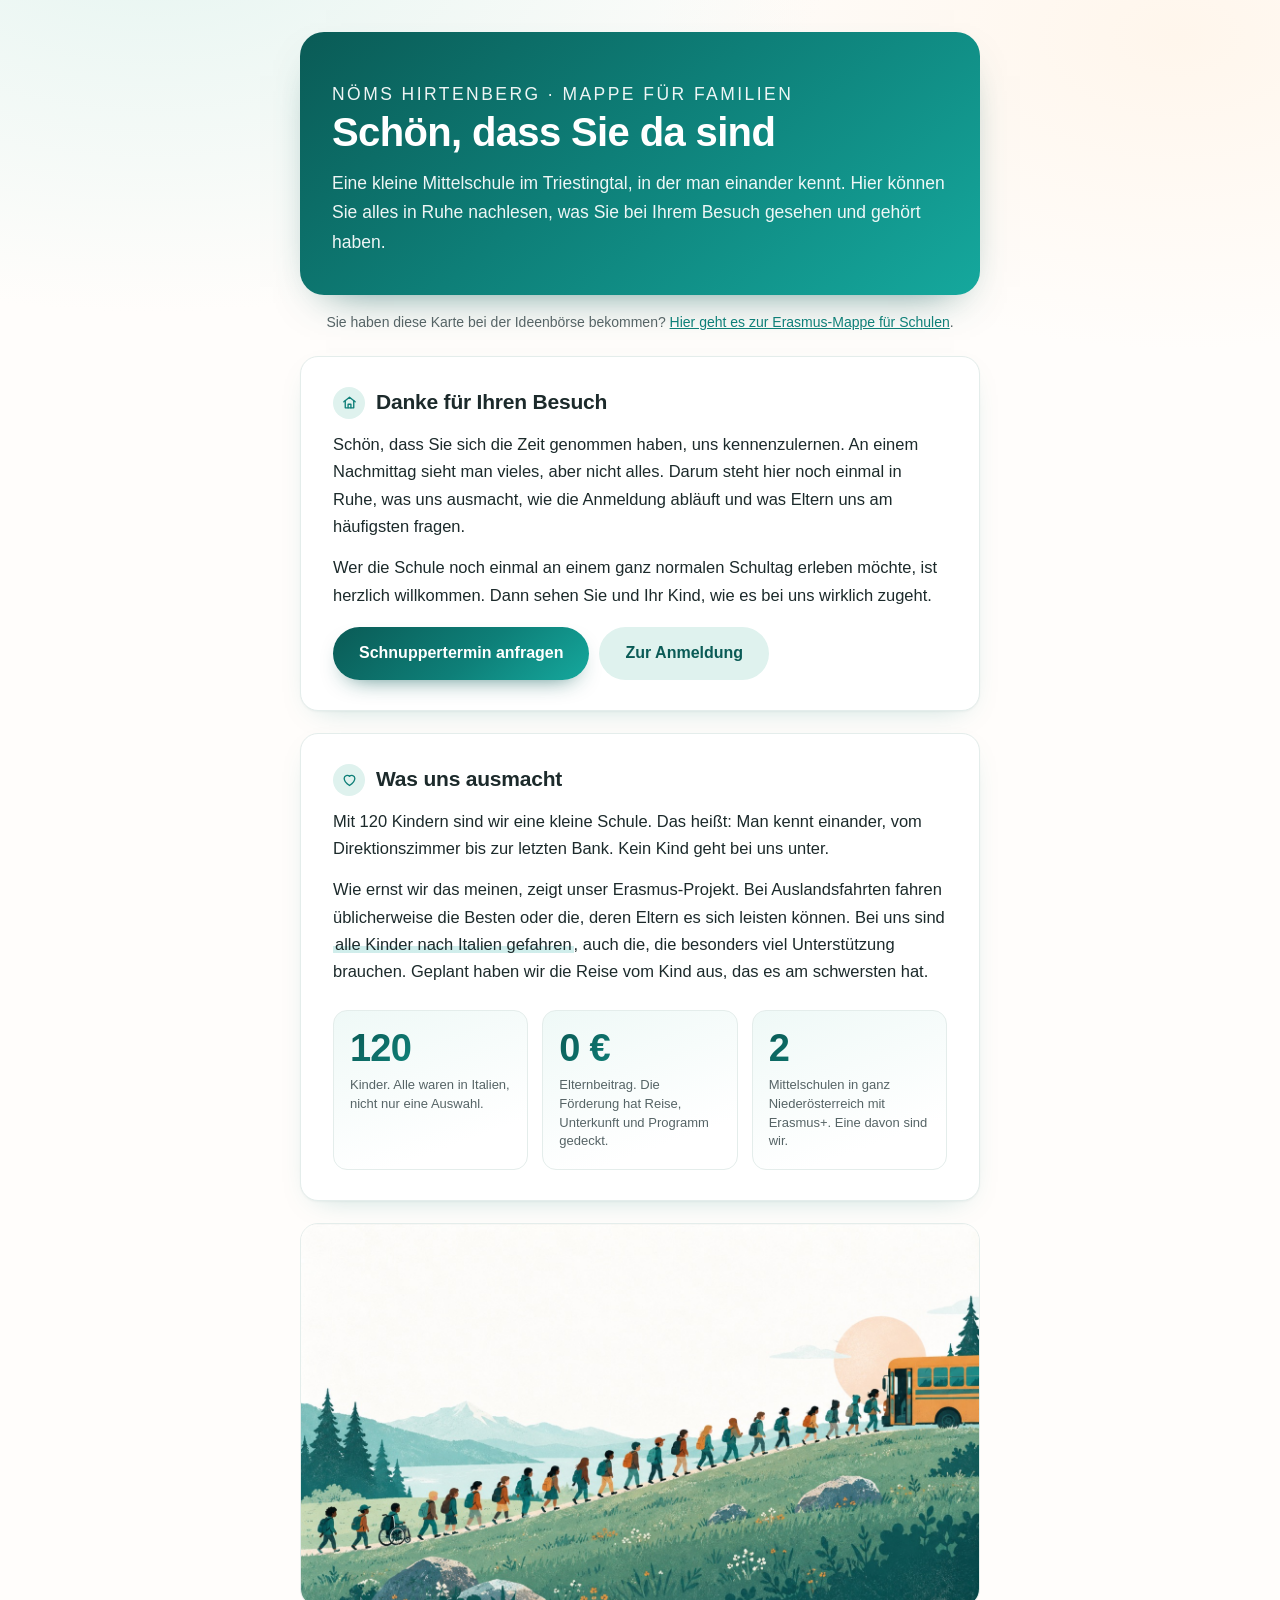
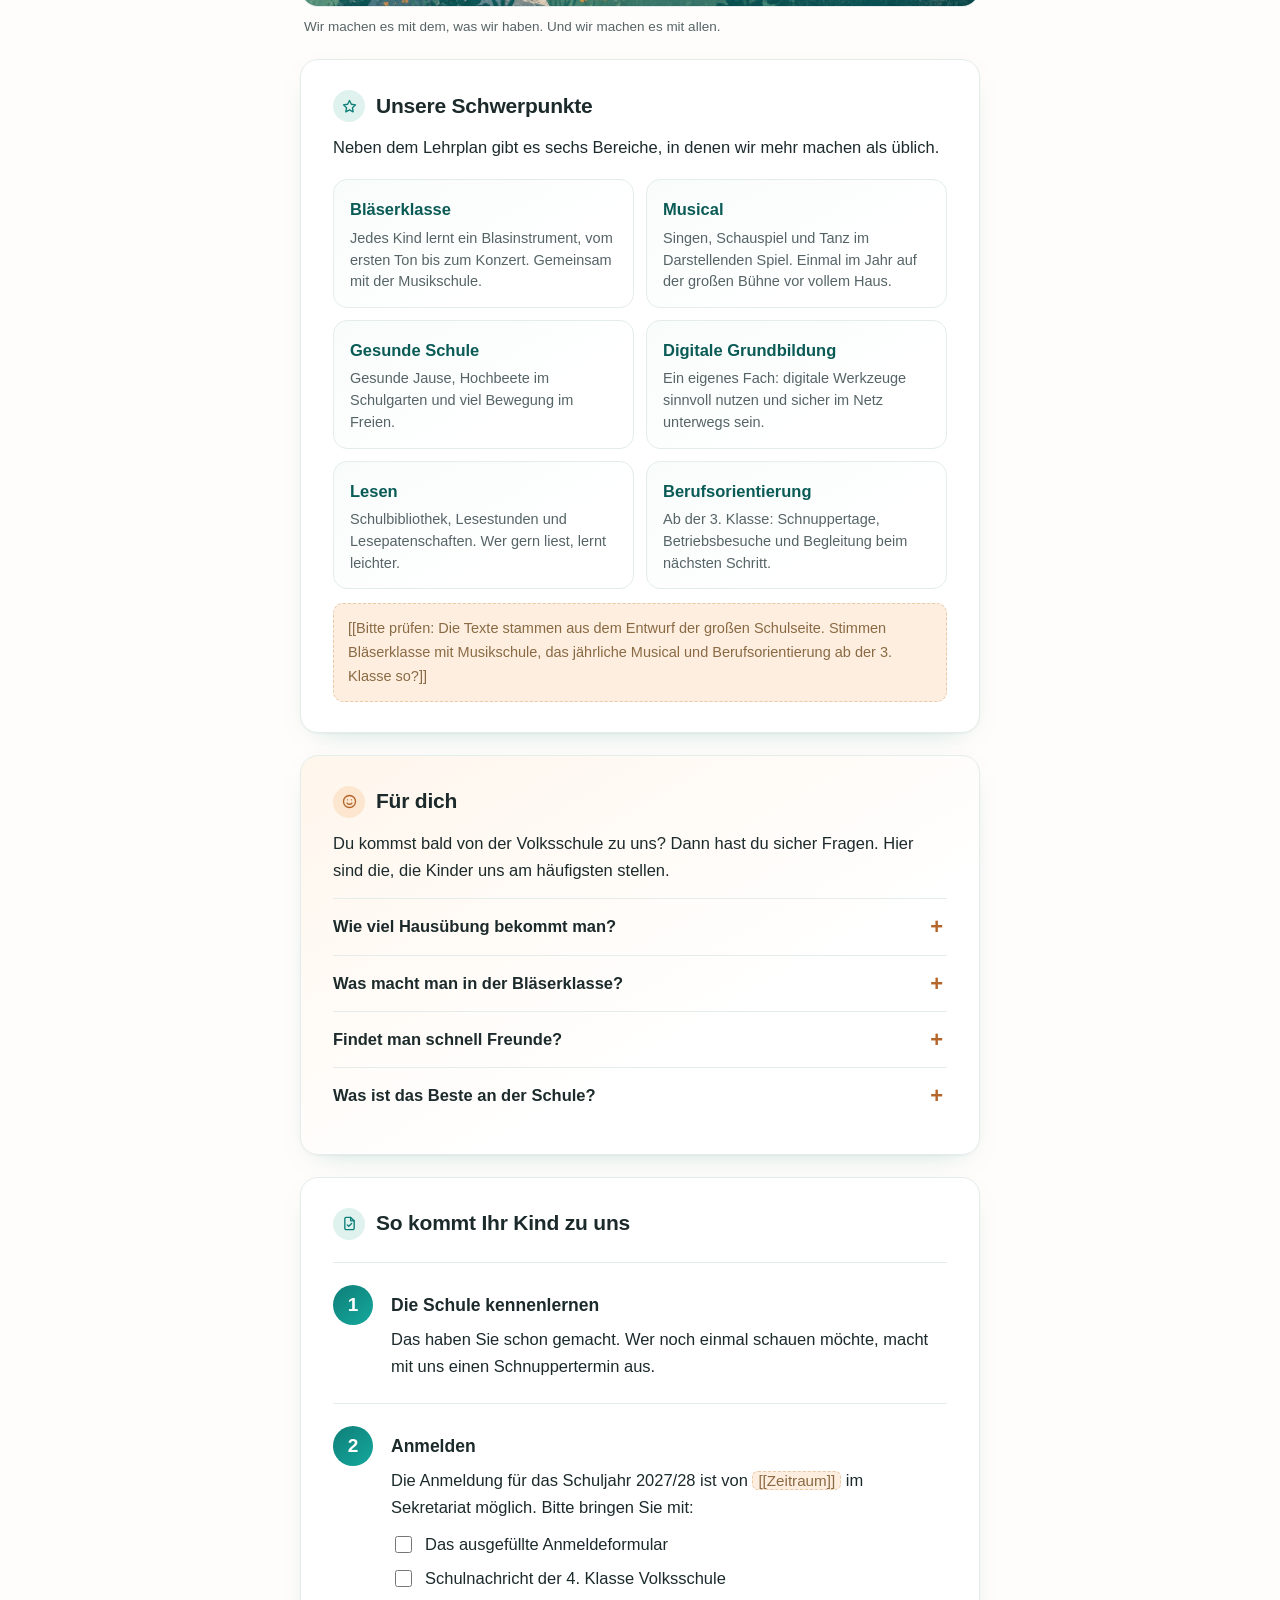
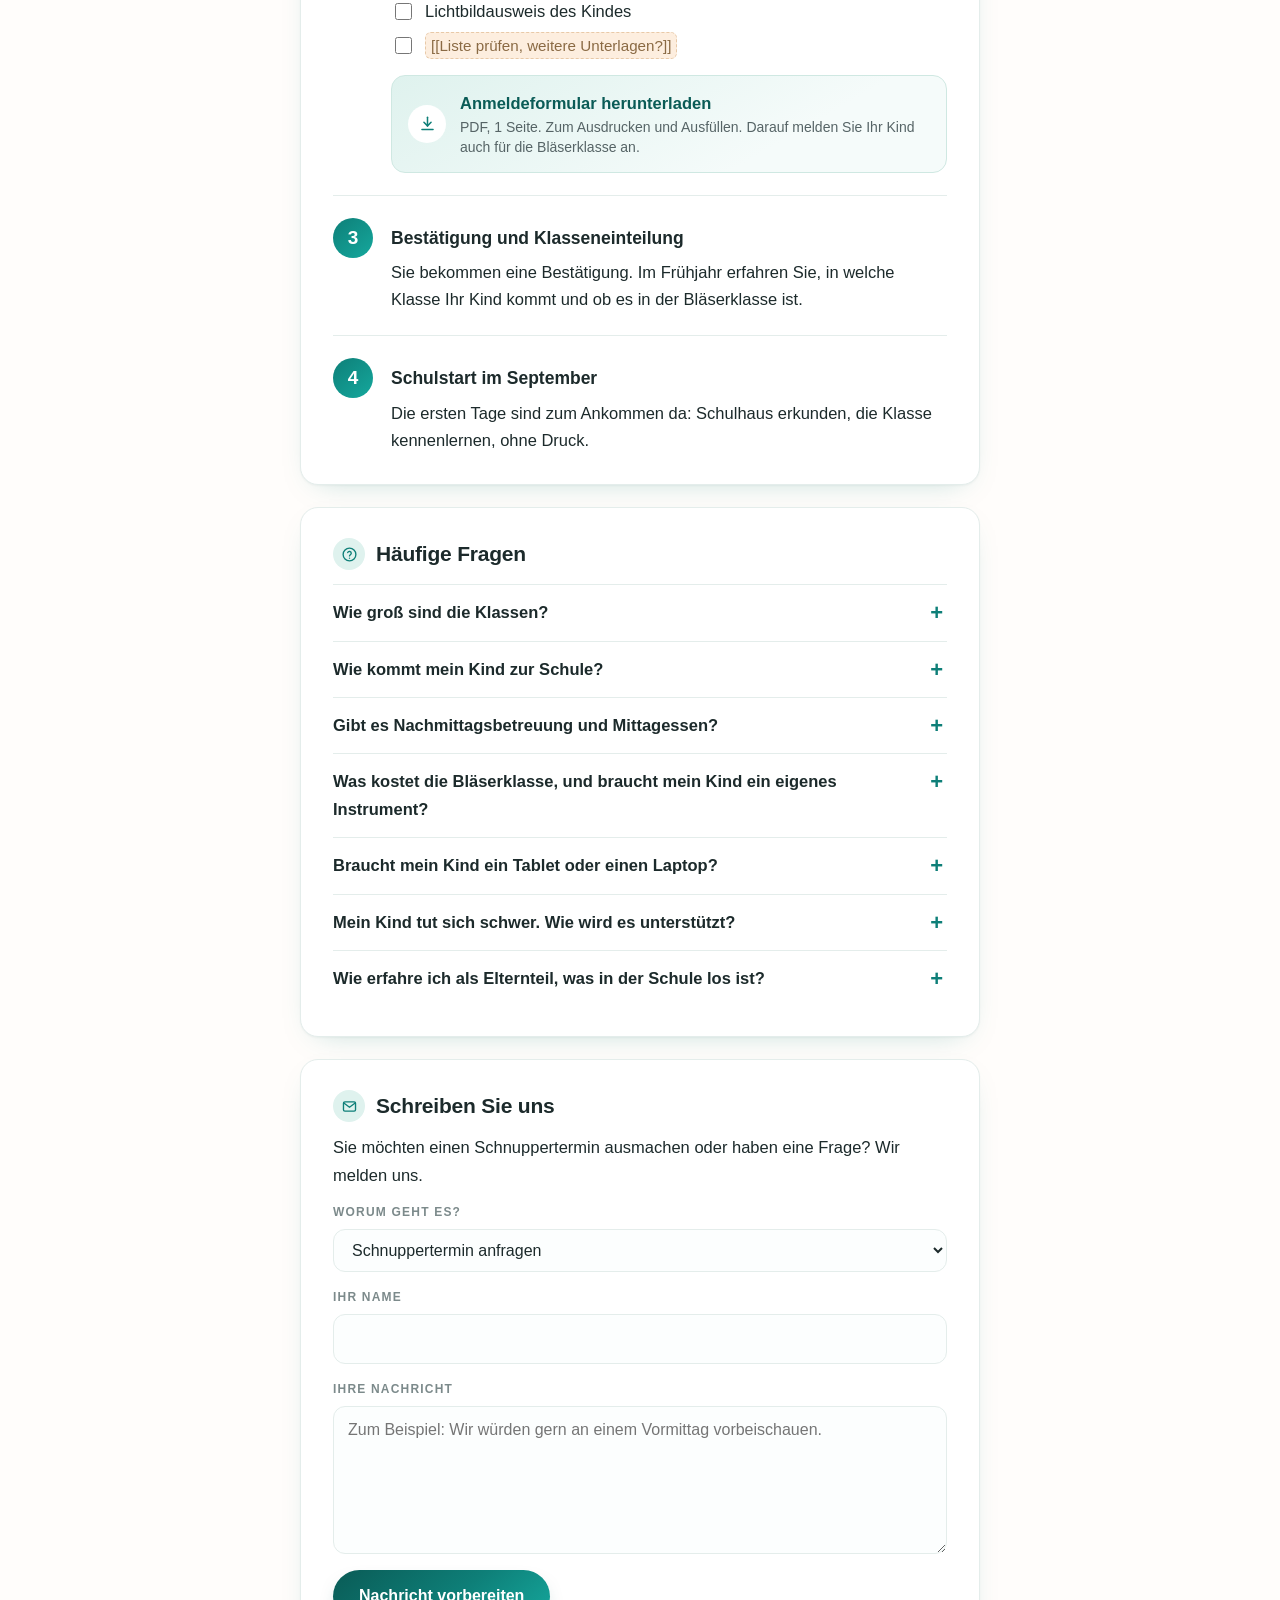
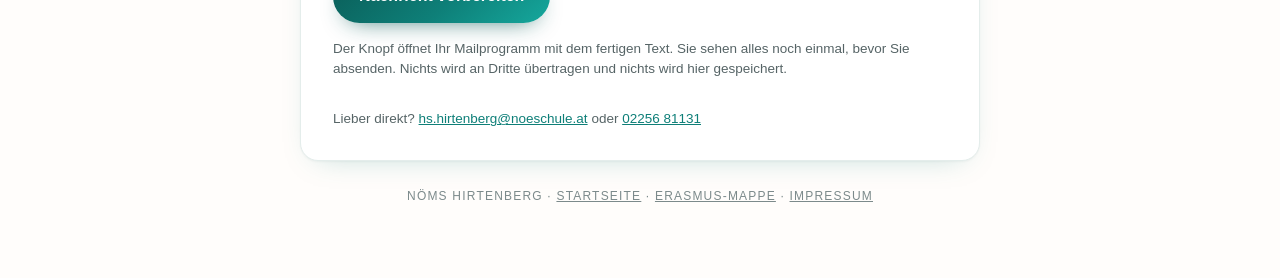
==== mappe/index.html @ 5c5dbf7c "Anmeldeformular als PDF zum Herunterladen Liegt unter downloads/anmeldeformular.pdf, verlinkt im Anm" ====
<!doctype html>
<html lang="de">
<head>
<meta charset="utf-8">
<meta name="viewport" content="width=device-width, initial-scale=1">
<title>Mappe für Familien · NÖMS Hirtenberg</title>
<meta name="description" content="Zum Nachlesen für Familien: was die NÖMS Hirtenberg ausmacht, unsere Schwerpunkte, die Anmeldung und häufige Fragen.">
<link rel="icon" href="../favicon.svg" type="image/svg+xml">
<link rel="icon" href="../favicon-32.png" sizes="32x32">
<link rel="apple-touch-icon" href="../apple-touch-icon.png">
<meta name="theme-color" content="#0E7F78">
<link rel="stylesheet" href="../assets/stil.css">
<script src="../assets/anim.js" defer></script>
</head>
<body>
<div class="wrap">

<details class="pill" id="pill">
  <summary>
    <span class="pill-dot" aria-hidden="true"></span>
    <span class="pill-now">Willkommen</span>
    <svg class="pill-chev" viewBox="0 0 24 24" fill="none" stroke="currentColor" stroke-width="2.4" stroke-linecap="round" stroke-linejoin="round" aria-hidden="true"><path d="m6 9 6 6 6-6"/></svg>
  </summary>
  <nav class="pill-list" aria-label="Abschnitte">
      <a href="#besuch">Willkommen</a>
      <a href="#warum">Warum wir</a>
      <a href="#schwerpunkte">Schwerpunkte</a>
      <a href="#fuer-dich">Für Kinder</a>
      <a href="#anmeldung">Anmeldung</a>
      <a href="#fragen">Fragen</a>
      <a href="#kontakt">Kontakt</a>
  </nav>
</details>

  <header class="hero">
    <p class="kicker">NÖMS Hirtenberg · Mappe für Familien</p>
    <h1>Schön, dass Sie da sind</h1>
    <p>Eine kleine Mittelschule im Triestingtal, in der man einander kennt. Hier können Sie alles
    in Ruhe nachlesen, was Sie bei Ihrem Besuch gesehen und gehört haben.</p>
  </header>

  <p class="umleitung">Sie haben diese Karte bei der Ideenbörse bekommen?
  <a href="../erasmus/">Hier geht es zur Erasmus-Mappe für Schulen</a>.</p>

  <!-- ====================== DANKE FÜR IHREN BESUCH ======================
       Die Karten werden beim Tag der offenen Tür ausgegeben. Die Seite ist also
       keine Einladung, sondern das, was man nach dem Besuch nachliest. -->
  <section class="card" id="besuch">
    <h2 class="mit-ic"><span class="h-ic" aria-hidden="true"><svg viewBox="0 0 24 24" fill="none" stroke="currentColor" stroke-width="1.9" stroke-linecap="round" stroke-linejoin="round"><path d="M4 11 12 4.5 20 11"/><path d="M6 9.8V19.5h12V9.8"/><path d="M10 19.5v-5h4v5"/></svg></span><span>Danke für Ihren Besuch</span></h2>
    <p>Schön, dass Sie sich die Zeit genommen haben, uns kennenzulernen. An einem Nachmittag sieht
    man vieles, aber nicht alles. Darum steht hier noch einmal in Ruhe, was uns ausmacht, wie die
    Anmeldung abläuft und was Eltern uns am häufigsten fragen.</p>
    <p>Wer die Schule noch einmal an einem ganz normalen Schultag erleben möchte, ist herzlich
    willkommen. Dann sehen Sie und Ihr Kind, wie es bei uns wirklich zugeht.</p>
    <div class="knopfreihe">
      <a class="knopf" href="#kontakt">Schnuppertermin anfragen</a>
      <a class="knopf hell" href="#anmeldung">Zur Anmeldung</a>
    </div>
  </section>

  <!-- ====================== WARUM WIR ====================== -->
  <section class="card" id="warum">
    <h2 class="mit-ic"><span class="h-ic" aria-hidden="true"><svg viewBox="0 0 24 24" fill="none" stroke="currentColor" stroke-width="1.9" stroke-linecap="round" stroke-linejoin="round"><path d="M12 20.5s-7.5-4.6-7.5-10.2A4.3 4.3 0 0 1 12 7.6a4.3 4.3 0 0 1 7.5 2.7c0 5.6-7.5 10.2-7.5 10.2z"/></svg></span><span>Was uns ausmacht</span></h2>
    <p>Mit 120 Kindern sind wir eine kleine Schule. Das heißt: Man kennt einander, vom
    Direktionszimmer bis zur letzten Bank. Kein Kind geht bei uns unter.</p>
    <p>Wie ernst wir das meinen, zeigt unser Erasmus-Projekt. Bei Auslandsfahrten fahren
    üblicherweise die Besten oder die, deren Eltern es sich leisten können. Bei uns sind
    <span class="hl">alle Kinder nach Italien gefahren</span>, auch die, die besonders viel
    Unterstützung brauchen. Geplant haben wir die Reise vom Kind aus, das es am schwersten hat.</p>

    <div class="figures">
      <div class="fig-n"><b>120</b><span>Kinder. Alle waren in Italien, nicht nur eine Auswahl.</span></div>
      <div class="fig-n"><b>0&nbsp;€</b><span>Elternbeitrag. Die Förderung hat Reise, Unterkunft und Programm gedeckt.</span></div>
      <div class="fig-n"><b>2</b><span>Mittelschulen in ganz Niederösterreich mit Erasmus+. Eine davon sind wir.</span></div>
    </div>
  </section>

  <figure class="fig">
    <img src="../img/kinder-alle.jpg" alt="Illustration: eine lange Reihe von Schulkindern unterschiedlichen Aussehens geht gemeinsam einen Hügel hinauf zu einem Bus, darunter ein Kind im Rollstuhl. Niemand bleibt zurück." loading="lazy" width="1400" height="788">
    <figcaption>Wir machen es mit dem, was wir haben. Und wir machen es mit allen.</figcaption>
  </figure>

  <!-- ====================== SCHWERPUNKTE ====================== -->
  <section class="card" id="schwerpunkte">
    <h2 class="mit-ic"><span class="h-ic" aria-hidden="true"><svg viewBox="0 0 24 24" fill="none" stroke="currentColor" stroke-width="1.9" stroke-linecap="round" stroke-linejoin="round"><path d="m12 3.5 2.6 5.3 5.9.9-4.3 4.1 1 5.8-5.2-2.7-5.2 2.7 1-5.8-4.3-4.1 5.9-.9z"/></svg></span><span>Unsere Schwerpunkte</span></h2>
    <p>Neben dem Lehrplan gibt es sechs Bereiche, in denen wir mehr machen als üblich.</p>
    <div class="kacheln">
      <div class="kachel"><h3>Bläserklasse</h3><p>Jedes Kind lernt ein Blasinstrument, vom ersten Ton bis zum Konzert. Gemeinsam mit der Musikschule.</p></div>
      <div class="kachel"><h3>Musical</h3><p>Singen, Schauspiel und Tanz im Darstellenden Spiel. Einmal im Jahr auf der großen Bühne vor vollem Haus.</p></div>
      <div class="kachel"><h3>Gesunde Schule</h3><p>Gesunde Jause, Hochbeete im Schulgarten und viel Bewegung im Freien.</p></div>
      <div class="kachel"><h3>Digitale Grundbildung</h3><p>Ein eigenes Fach: digitale Werkzeuge sinnvoll nutzen und sicher im Netz unterwegs sein.</p></div>
      <div class="kachel"><h3>Lesen</h3><p>Schulbibliothek, Lesestunden und Lesepatenschaften. Wer gern liest, lernt leichter.</p></div>
      <div class="kachel"><h3>Berufsorientierung</h3><p>Ab der 3. Klasse: Schnuppertage, Betriebsbesuche und Begleitung beim nächsten Schritt.</p></div>
    </div>
    <p class="offen">[[Bitte prüfen: Die Texte stammen aus dem Entwurf der großen Schulseite.
    Stimmen Bläserklasse mit Musikschule, das jährliche Musical und Berufsorientierung ab der
    3. Klasse so?]]</p>
  </section>

  <!-- ====================== FÜR KINDER ====================== -->
  <section class="card kinder" id="fuer-dich">
    <h2 class="mit-ic"><span class="h-ic" aria-hidden="true"><svg viewBox="0 0 24 24" fill="none" stroke="currentColor" stroke-width="1.9" stroke-linecap="round" stroke-linejoin="round"><circle cx="12" cy="12" r="8.5"/><path d="M8.6 14.2a4.2 4.2 0 0 0 6.8 0"/><path d="M9.2 9.6h.01M14.8 9.6h.01"/></svg></span><span>Für dich</span></h2>
    <p>Du kommst bald von der Volksschule zu uns? Dann hast du sicher Fragen. Hier sind die, die
    Kinder uns am häufigsten stellen.</p>

    <details class="frage-kind">
      <summary>Wie viel Hausübung bekommt man?</summary>
      <p>So viel, wie dir guttut. Wir richten die Hausübungen nach dem, was die Kinder in der
      Klasse gerade brauchen, und nicht nach einer festen Menge.</p>
    </details>
    <details class="frage-kind">
      <summary>Was macht man in der Bläserklasse?</summary>
      <p class="offen">[[Antwort: Was macht man in der Bläserklasse?]]</p>
    </details>
    <details class="frage-kind">
      <summary>Findet man schnell Freunde?</summary>
      <p>Ja. Das Miteinander ist das, worauf wir an unserer Schule am meisten stolz sind. Bei
      uns kennt man einander, und niemand bleibt lange allein.</p>
    </details>
    <details class="frage-kind">
      <summary>Was ist das Beste an der Schule?</summary>
      <p>Egal, was dich beschäftigt, ob Schule, Freunde oder etwas ganz anderes: Bei uns findest
      du immer jemanden, der dir zuhört und dir helfen will.</p>
    </details>
  </section>

  <!-- ====================== ANMELDUNG ====================== -->
  <section class="card" id="anmeldung">
    <h2 class="mit-ic"><span class="h-ic" aria-hidden="true"><svg viewBox="0 0 24 24" fill="none" stroke="currentColor" stroke-width="1.9" stroke-linecap="round" stroke-linejoin="round"><path d="M13.6 3.4H7.2A1.8 1.8 0 0 0 5.4 5.2v13.6a1.8 1.8 0 0 0 1.8 1.8h9.6a1.8 1.8 0 0 0 1.8-1.8V8.2z"/><path d="M13.6 3.4v4.8h5.2"/><path d="m9 14 2 2 4-4"/></svg></span><span>So kommt Ihr Kind zu uns</span></h2>

    <div class="step">
      <span class="step-n">1</span>
      <div>
        <h3>Die Schule kennenlernen</h3>
        <p>Das haben Sie schon gemacht. Wer noch einmal schauen möchte, macht mit uns einen
        Schnuppertermin aus.</p>
      </div>
    </div>
    <div class="step">
      <span class="step-n">2</span>
      <div>
        <h3>Anmelden</h3>
        <p>Die Anmeldung für das Schuljahr 2027/28 ist von <span class="offen-i">[[Zeitraum]]</span>
        im Sekretariat möglich. Bitte bringen Sie mit:</p>
        <ul class="checkliste">
          <li><label><input type="checkbox"> Das ausgefüllte Anmeldeformular</label></li>
          <li><label><input type="checkbox"> Schulnachricht der 4. Klasse Volksschule</label></li>
          <li><label><input type="checkbox"> Lichtbildausweis des Kindes</label></li>
          <li><label><input type="checkbox"> <span class="offen-i">[[Liste prüfen, weitere Unterlagen?]]</span></label></li>
        </ul>
        <a class="download" href="../downloads/anmeldeformular.pdf" download="Anmeldeformular NÖMS Hirtenberg.pdf">
          <span class="h-ic" aria-hidden="true"><svg viewBox="0 0 24 24" fill="none" stroke="currentColor" stroke-width="1.9" stroke-linecap="round" stroke-linejoin="round"><path d="M12 4v11"/><path d="m7.5 10.5 4.5 4.5 4.5-4.5"/><path d="M5 19.5h14"/></svg></span>
          <span class="dl-text"><strong>Anmeldeformular herunterladen</strong>
          <span>PDF, 1 Seite. Zum Ausdrucken und Ausfüllen. Darauf melden Sie Ihr Kind auch für
          die Bläserklasse an.</span></span>
        </a>
      </div>
    </div>
    <div class="step">
      <span class="step-n">3</span>
      <div>
        <h3>Bestätigung und Klasseneinteilung</h3>
        <p>Sie bekommen eine Bestätigung. Im Frühjahr erfahren Sie, in welche Klasse Ihr Kind
        kommt und ob es in der Bläserklasse ist.</p>
      </div>
    </div>
    <div class="step">
      <span class="step-n">4</span>
      <div>
        <h3>Schulstart im September</h3>
        <p>Die ersten Tage sind zum Ankommen da: Schulhaus erkunden, die Klasse kennenlernen,
        ohne Druck.</p>
      </div>
    </div>
  </section>

  <!-- ====================== FRAGEN ====================== -->
  <section class="card" id="fragen">
    <h2 class="mit-ic"><span class="h-ic" aria-hidden="true"><svg viewBox="0 0 24 24" fill="none" stroke="currentColor" stroke-width="1.9" stroke-linecap="round" stroke-linejoin="round"><circle cx="12" cy="12" r="9"/><path d="M9.5 9.3a2.6 2.6 0 0 1 5 .9c0 1.7-2.5 2.3-2.5 3.8"/><path d="M12 17.2h.01"/></svg></span><span>Häufige Fragen</span></h2>

    <details class="faq">
      <summary>Wie groß sind die Klassen?</summary>
      <p>In unseren Klassen sind zwischen 15 und 20 Kinder. So bleibt Zeit für jedes einzelne.</p>
    </details>
    <details class="faq">
      <summary>Wie kommt mein Kind zur Schule?</summary>
      <p>Aus allen umliegenden Orten kommt man gut mit öffentlichen Verkehrsmitteln zu uns.</p>
    </details>
    <details class="faq">
      <summary>Gibt es Nachmittagsbetreuung und Mittagessen?</summary>
      <p>Nein, eine Nachmittagsbetreuung und ein Mittagessen bieten wir nicht an.</p>
    </details>
    <details class="faq">
      <summary>Was kostet die Bläserklasse, und braucht mein Kind ein eigenes Instrument?</summary>
      <p>Ein eigenes Instrument brauchen Sie nicht zu kaufen, es wird zur Verfügung gestellt.
      Dafür fällt eine Servicepauschale von etwa 20&nbsp;€ im Jahr an.</p>
    </details>
    <details class="faq">
      <summary>Braucht mein Kind ein Tablet oder einen Laptop?</summary>
      <p>Sie müssen nichts selbst besorgen. Wir nehmen an der Geräteinitiative des Bundes teil,
      dadurch bekommt Ihr Kind einen eigenen Laptop.</p>
    </details>
    <details class="faq">
      <summary>Mein Kind tut sich schwer. Wie wird es unterstützt?</summary>
      <p>Wir schauen zuerst, was Ihr Kind konkret braucht, und richten die Unterstützung danach
      aus. Dafür arbeitet bei uns ein ganzes Team eng zusammen:</p>
      <ul class="plain">
        <li>Sonderpädagoginnen und Sonderpädagogen</li>
        <li>Schulsozialarbeit</li>
        <li>Beratungslehrerinnen und Beratungslehrer</li>
        <li>Vertrauenslehrerinnen und Vertrauenslehrer</li>
        <li>Jugendcoaching</li>
        <li>Schulpsychologie</li>
      </ul>
    </details>
    <details class="faq">
      <summary>Wie erfahre ich als Elternteil, was in der Schule los ist?</summary>
      <p>Über ClassHaven, unsere App für die Schulkommunikation. Dort finden Sie Nachrichten
      der Lehrerinnen und Lehrer, die Hausübungen, Termine und Klassendienste an einem Ort, und
      Sie können uns direkt schreiben.</p>
    </details>
  </section>

  <!-- ====================== KONTAKT ====================== -->
  <section class="card" id="kontakt">
    <h2 class="mit-ic"><span class="h-ic" aria-hidden="true"><svg viewBox="0 0 24 24" fill="none" stroke="currentColor" stroke-width="1.9" stroke-linecap="round" stroke-linejoin="round"><rect x="3.5" y="5.5" width="17" height="13" rx="2"/><path d="m4 7 8 6 8-6"/></svg></span><span>Schreiben Sie uns</span></h2>
    <p>Sie möchten einen Schnuppertermin ausmachen oder haben eine Frage? Wir melden uns.</p>
    <form id="kontaktform" class="form">
      <div class="feld">
        <label for="f-anliegen">Worum geht es?</label>
        <select id="f-anliegen" name="anliegen">
          <option>Schnuppertermin anfragen</option>
          <option>Frage zur Anmeldung</option>
          <option>Andere Frage</option>
        </select>
      </div>
      <div class="feld">
        <label for="f-name">Ihr Name</label>
        <input type="text" id="f-name" name="name" autocomplete="name" required>
      </div>
      <div class="feld">
        <label for="f-text">Ihre Nachricht</label>
        <textarea id="f-text" name="text" rows="5" required placeholder="Zum Beispiel: Wir würden gern an einem Vormittag vorbeischauen."></textarea>
      </div>
      <button type="submit" class="knopf">Nachricht vorbereiten</button>
      <p class="form-hinweis">Der Knopf öffnet Ihr Mailprogramm mit dem fertigen Text. Sie sehen
      alles noch einmal, bevor Sie absenden. Nichts wird an Dritte übertragen und nichts wird hier
      gespeichert.</p>
      <p class="form-fallback">Lieber direkt? <a id="f-mailto" href="mailto:hs.hirtenberg@noeschule.at">hs.hirtenberg@noeschule.at</a> oder <a href="tel:+43225681131">02256 81131</a></p>
    </form>
  </section>

  <footer>NÖMS Hirtenberg · <a href="../">Startseite</a> · <a href="../erasmus/">Erasmus-Mappe</a> · <a href="../impressum.html">Impressum</a></footer>

</div>

<script>
  (function () {
    var box = document.getElementById('pill');
    var now = box.querySelector('.pill-now');
    var links = Array.prototype.slice.call(box.querySelectorAll('.pill-list a'));
    var map = {}, aktiv = null;
    links.forEach(function (a) {
      map[a.getAttribute('href').slice(1)] = a;
      a.addEventListener('click', function () { box.open = false; });
    });
    var obs = new IntersectionObserver(function (eintraege) {
      eintraege.forEach(function (e) {
        if (!e.isIntersecting) return;
        var a = map[e.target.id];
        if (!a || a === aktiv) return;
        if (aktiv) aktiv.classList.remove('here');
        a.classList.add('here');
        aktiv = a;
        now.textContent = a.textContent;
      });
    }, { rootMargin: '-72px 0px -60% 0px' });
    document.querySelectorAll('section[id]').forEach(function (sec) { obs.observe(sec); });

    var kopf = document.querySelector('.hero');
    var sicht = new IntersectionObserver(function (e) {
      box.classList.toggle('da', !e[0].isIntersecting);
      if (e[0].isIntersecting) box.open = false;
    }, { rootMargin: '-40px 0px 0px 0px' });
    if (kopf) sicht.observe(kopf);
  })();
</script>

<script>
  (function () {
    var form = document.getElementById('kontaktform');
    if (!form) return;
    var adresse = document.getElementById('f-mailto').getAttribute('href').replace('mailto:', '');
    form.addEventListener('submit', function (e) {
      e.preventDefault();
      var anliegen = document.getElementById('f-anliegen').value;
      var name = document.getElementById('f-name').value.trim();
      var text = document.getElementById('f-text').value.trim();
      window.location.href = 'mailto:' + adresse
        + '?subject=' + encodeURIComponent(anliegen)
        + '&body=' + encodeURIComponent(text + '\n\n' + name);
    });
  })();
</script>
</body>
</html>
---- assets/stil.css ----
:root {
  --ground: #FFFDFB;
  --wash-a: #E6F5F1;
  --wash-b: #FFF6EC;
  --paper: #FFFFFF;
  --ink: #1C2A2B;
  --ink-soft: #566466;
  --label: #7C8A8B;
  --accent: #0E7F78;
  --accent-bright: #15A89D;
  --accent-deep: #0A5B56;
  --fill-accent: #DFF2EE;
  --hairline: #E4EDEB;
  --card-shadow: 0 1px 2px rgba(28, 42, 43, .04), 0 10px 30px -18px rgba(14, 127, 120, .35);
}

* { box-sizing: border-box; }

body {
  margin: 0;
  background:
    radial-gradient(1100px 620px at 12% -8%, var(--wash-a) 0%, rgba(230, 245, 241, 0) 62%),
    radial-gradient(900px 540px at 92% 4%, var(--wash-b) 0%, rgba(255, 246, 236, 0) 58%),
    var(--ground);
  background-attachment: fixed;
  color: var(--ink);
  font-family: "Trebuchet MS", "Lucida Grande", "Segoe UI", sans-serif;
  font-size: 16.5px;
  line-height: 1.66;
  -webkit-font-smoothing: antialiased;
}

.wrap {
  max-width: 720px;
  margin: 0 auto;
  padding-inline: 20px;
  padding-block: 32px 72px;
  display: flex;
  flex-direction: column;
  gap: 22px;
}

.hero {
  background: linear-gradient(142deg, var(--accent-deep) 0%, var(--accent) 46%, var(--accent-bright) 100%);
  color: #FFFFFF;
  border-radius: 24px;
  padding: 34px 32px 38px;
  box-shadow: 0 18px 44px -26px rgba(10, 91, 86, .8);
}
.kicker {
  font-size: 11.5px;
  letter-spacing: .14em;
  text-transform: uppercase;
  color: rgba(255, 255, 255, .82);
  margin: 0 0 18px;
}
.hero h1 {
  font-size: clamp(28px, 5.4vw, 40px);
  line-height: 1.16;
  letter-spacing: -.016em;
  margin: 0;
  text-wrap: balance;
}
.hero p {
  font-size: 17.5px;
  color: rgba(255, 255, 255, .93);
  margin: 14px 0 0;
}

.card {
  background: var(--paper);
  border: 1px solid var(--hairline);
  border-radius: 18px;
  padding: 30px 32px;
  box-shadow: var(--card-shadow);
}
.card h2 {
  font-size: 21px;
  line-height: 1.28;
  margin: 0 0 12px;
  letter-spacing: -.01em;
  text-wrap: balance;
}
.card p { margin: 0 0 14px; }
.card p:last-child { margin-bottom: 0; }

ul.plain { margin: 0 0 14px; padding-left: 0; list-style: none; }
ul.plain li { position: relative; padding-left: 20px; margin-bottom: 8px; }
ul.plain li::before {
  content: "";
  position: absolute;
  left: 2px;
  top: .62em;
  width: 7px;
  height: 7px;
  border-radius: 50%;
  background: linear-gradient(135deg, var(--accent-bright), var(--accent));
}

.big-link {
  display: block;
  text-decoration: none;
  color: inherit;
  background: linear-gradient(150deg, var(--fill-accent) 0%, #F5FBFA 70%);
  border: 1px solid #CFE8E2;
  border-radius: 18px;
  padding: 26px 30px;
  transition: border-color .18s, transform .18s;
}
.big-link:hover { border-color: var(--accent-bright); transform: translateY(-2px); }
.big-link:focus-visible { outline: 3px solid var(--accent); outline-offset: 3px; }
.big-link strong { display: block; font-size: 21px; color: var(--accent-deep); margin-bottom: 5px; }
.big-link span { color: var(--ink-soft); font-size: 15px; }

@media (prefers-reduced-motion: reduce) {
  .big-link { transition: none; }
  .big-link:hover { transform: none; }
}

footer {
  text-align: center;
  font-size: 12px;
  letter-spacing: .1em;
  text-transform: uppercase;
  color: var(--label);
  padding-top: 4px;
}
footer a { color: var(--label); }

@media (max-width: 560px) {
  .card { padding: 24px 20px; }
  .hero { padding: 26px 22px 30px; }
}

/* ---------- Bausteine der Mappe ---------- */

.card.accent {
  background: linear-gradient(145deg, #0A5B56 0%, #0E7F78 55%, #15A89D 100%);
  border: none;
  color: #FFFFFF;
}
.card.accent h2 { color: #FFFFFF; }
.card.accent p { color: rgba(255, 255, 255, .93); }
.claim {
  font-size: clamp(19px, 3.2vw, 24px);
  font-weight: bold;
  line-height: 1.34;
  letter-spacing: -.01em;
  color: #FFFFFF !important;
  text-wrap: balance;
}

/* Bilder */
.fig { margin: 0; }
.fig img {
  display: block;
  width: 100%;
  height: auto;
  border-radius: 18px;
  border: 1px solid var(--hairline);
}
.fig figcaption {
  margin-top: 10px;
  font-size: 13.5px;
  color: var(--ink-soft);
  line-height: 1.5;
  padding-inline: 4px;
}

/* Zahlenkacheln */
.figures {
  display: grid;
  grid-template-columns: repeat(3, 1fr);
  gap: 14px;
  margin-top: 24px;
}
.fig-n {
  background: linear-gradient(160deg, #EFF9F7 0%, #FFFFFF 78%);
  border: 1px solid var(--hairline);
  border-radius: 14px;
  padding: 18px 16px;
}
.fig-n b {
  display: block;
  font-size: 38px;
  line-height: 1;
  letter-spacing: -.02em;
  background: linear-gradient(135deg, var(--accent-deep), var(--accent-bright));
  -webkit-background-clip: text;
  background-clip: text;
  color: transparent;
  font-variant-numeric: tabular-nums;
}
.fig-n span {
  display: block;
  margin-top: 9px;
  font-size: 13px;
  color: var(--ink-soft);
  line-height: 1.45;
}

/* Schritte */
.step {
  display: grid;
  grid-template-columns: 42px 1fr;
  gap: 0 16px;
  padding-top: 22px;
  margin-top: 22px;
  border-top: 1px solid var(--hairline);
}
.step-n {
  width: 40px;
  height: 40px;
  border-radius: 50%;
  color: #FFFFFF;
  background: linear-gradient(140deg, var(--accent) 0%, var(--accent-bright) 100%);
  font-size: 19px;
  font-weight: bold;
  line-height: 40px;
  text-align: center;
}
.step h3 { font-size: 17.5px; margin: 6px 0 6px; }
.step p { margin-bottom: 10px; }
.step p:last-child { margin-bottom: 0; }
.hint {
  font-size: 14.5px;
  color: var(--accent-deep);
  background: var(--fill-accent);
  border-radius: 10px;
  padding: 12px 14px;
}

/* Hürden */
.huerde {
  padding: 18px 20px;
  margin-top: 14px;
  border: 1px solid var(--hairline);
  border-radius: 14px;
  background: linear-gradient(150deg, #F8FCFB 0%, #FFFFFF 70%);
}
.huerde h3 { font-size: 17px; color: var(--accent-deep); margin: 0 0 6px; }
.huerde .frage { font-size: 15px; margin-bottom: 8px; }
.huerde p:last-child { margin-bottom: 0; }

/* Noch zu füllen */
.offen {
  font-size: 14.5px;
  color: #8A6A44;
  background: #FDEEDF;
  border: 1px dashed #E8C9A8;
  border-radius: 10px;
  padding: 12px 14px;
}
.card.accent .offen { color: #6B4A28; }

.note-block {
  margin-top: 24px;
  font-size: 14.5px;
  color: var(--ink-soft);
  border-top: 1px solid var(--hairline);
  padding-top: 14px;
}

h3 { margin: 24px 0 8px; font-size: 17px; }

@media (max-width: 560px) {
  .figures { grid-template-columns: 1fr; }
  .step { grid-template-columns: 34px 1fr; gap: 0 12px; }
  .step-n { width: 32px; height: 32px; line-height: 32px; font-size: 16px; }
}

/* ---------- Mitfahrende Navigationspille ---------- */

.pill {
  position: fixed;
  top: 14px;
  left: 50%;
  transform: translateX(-50%) translateY(-14px);
  z-index: 40;
  width: max-content;
  max-width: calc(100vw - 32px);
  border-radius: 22px;
  background: linear-gradient(160deg, rgba(255, 255, 255, .72) 0%, rgba(248, 253, 252, .58) 100%);
  backdrop-filter: blur(26px) saturate(195%);
  -webkit-backdrop-filter: blur(26px) saturate(195%);
  border: 1px solid rgba(255, 255, 255, .55);
  box-shadow:
    inset 0 1px 0 rgba(255, 255, 255, .95),
    inset 0 -1px 0 rgba(255, 255, 255, .35),
    0 1px 2px rgba(28, 42, 43, .05),
    0 16px 40px -18px rgba(10, 91, 86, .5);
  opacity: 0;
  pointer-events: none;
  transition: opacity .28s ease, transform .28s ease;
}
.pill.da {
  opacity: 1;
  pointer-events: auto;
  transform: translateX(-50%) translateY(0);
}

.pill summary {
  display: flex;
  align-items: center;
  gap: 9px;
  padding: 9px 15px;
  cursor: pointer;
  list-style: none;
  user-select: none;
}
.pill summary::-webkit-details-marker { display: none; }
.pill summary:focus-visible { outline: 2px solid var(--accent); outline-offset: 3px; border-radius: 22px; }

.pill-dot {
  width: 7px;
  height: 7px;
  border-radius: 50%;
  background: linear-gradient(135deg, var(--accent-bright), var(--accent));
  flex: none;
}
.pill-now {
  font-size: 13.5px;
  font-weight: bold;
  color: var(--accent-deep);
  white-space: nowrap;
}
.pill-chev {
  width: 14px;
  height: 14px;
  color: var(--label);
  flex: none;
  transition: transform .22s ease;
}
.pill[open] .pill-chev { transform: rotate(180deg); }

.pill-list {
  display: grid;
  gap: 1px;
  padding: 4px 8px 9px;
  margin-top: 2px;
  border-top: 1px solid rgba(255, 255, 255, .6);
}
.pill-list a {
  display: block;
  font-size: 14px;
  text-decoration: none;
  color: var(--ink);
  padding: 8px 12px;
  border-radius: 12px;
  white-space: nowrap;
}
.pill-list a:hover { background: rgba(255, 255, 255, .9); color: var(--accent); }
.pill-list a:focus-visible { outline: 2px solid var(--accent); outline-offset: -2px; }
.pill-list a.here { background: rgba(223, 242, 238, .85); color: var(--accent-deep); font-weight: bold; }

html { scroll-behavior: smooth; }
section[id] { scroll-margin-top: 76px; }

@media (prefers-reduced-motion: reduce) {
  html { scroll-behavior: auto; }
  .pill, .pill-chev { transition: none; }
}

@supports not ((backdrop-filter: blur(1px)) or (-webkit-backdrop-filter: blur(1px))) {
  .pill { background: rgba(255, 253, 251, .96); }
}

/* ---------- Kontaktformular ---------- */

.form { display: grid; gap: 16px; }
.feld { display: grid; gap: 6px; }
.feld label {
  font-size: 12px;
  font-weight: bold;
  letter-spacing: .1em;
  text-transform: uppercase;
  color: var(--label);
}
.feld input,
.feld textarea,
.feld select {
  font: inherit;
  font-size: 16px;
  color: var(--ink);
  background: #FCFEFE;
  border: 1px solid var(--hairline);
  border-radius: 12px;
  padding: 11px 14px;
  width: 100%;
  transition: border-color .16s, box-shadow .16s;
}
.feld textarea { resize: vertical; min-height: 120px; line-height: 1.55; }
.feld input:hover,
.feld textarea:hover { border-color: #CFE8E2; }
.feld input:focus,
.feld textarea:focus {
  outline: none;
  border-color: var(--accent);
  box-shadow: 0 0 0 3px rgba(14, 127, 120, .14);
}

.knopf {
  font: inherit;
  font-size: 16px;
  font-weight: bold;
  color: #FFFFFF;
  background: linear-gradient(140deg, var(--accent-deep) 0%, var(--accent) 55%, var(--accent-bright) 100%);
  border: none;
  border-radius: 999px;
  padding: 13px 26px;
  cursor: pointer;
  justify-self: start;
  box-shadow: 0 10px 24px -14px rgba(10, 91, 86, .9);
  transition: transform .16s, box-shadow .16s;
}
.knopf:hover { transform: translateY(-1px); box-shadow: 0 14px 28px -14px rgba(10, 91, 86, .9); }
.knopf:active { transform: translateY(0); }
.knopf:focus-visible { outline: 3px solid var(--accent); outline-offset: 3px; }

.form-hinweis, .form-fallback {
  font-size: 13.5px;
  color: var(--ink-soft);
  line-height: 1.5;
  margin: 0;
}
.form-fallback a { color: var(--accent); }

@media (prefers-reduced-motion: reduce) {
  .knopf { transition: none; }
  .knopf:hover { transform: none; }
}

/* ---------- Einschweben beim Scrollen ---------- */
/* Die Startzustände gelten nur, wenn das Skript die Klasse "anim" gesetzt hat.
   Ohne JavaScript oder bei reduzierter Bewegung bleibt alles sofort sichtbar. */

.anim .card,
.anim .fig,
.anim .big-link {
  opacity: 0;
  transform: translateY(16px);
  transition: opacity .6s cubic-bezier(.22, .68, .36, 1), transform .6s cubic-bezier(.22, .68, .36, 1);
}
.anim .card.sichtbar,
.anim .fig.sichtbar,
.anim .big-link.sichtbar {
  opacity: 1;
  transform: none;
}
.anim .fig {
  transform: translateY(20px) scale(.985);
  transition-duration: .7s;
}
.anim .fig.sichtbar { transform: none; }

@media (prefers-reduced-motion: reduce) {
  .anim .card,
  .anim .fig,
  .anim .big-link { opacity: 1; transform: none; transition: none; }
}

/* ---------- Icons an Überschriften, Hervorhebungen ---------- */

.mit-ic { display: flex; align-items: center; gap: 11px; }
.h-ic {
  flex: none;
  display: inline-flex;
  align-items: center;
  justify-content: center;
  width: 32px;
  height: 32px;
  border-radius: 50%;
  background: var(--fill-accent);
  color: var(--accent);
}
.h-ic svg { width: 17px; height: 17px; }
.h-ic.klein { width: 26px; height: 26px; }
.h-ic.klein svg { width: 15px; height: 15px; }
.card.accent .h-ic { background: rgba(255, 255, 255, .18); color: #FFFFFF; }

.hl {
  background: linear-gradient(180deg, rgba(255, 255, 255, 0) 60%, rgba(21, 168, 157, .2) 60%);
  padding: 0 .12em;
  -webkit-box-decoration-break: clone;
  box-decoration-break: clone;
}

.huerde .frage {
  font-style: italic;
  color: var(--ink-soft);
  font-size: 15px;
}
.card a { color: var(--accent); }
.card.accent a { color: #FFFFFF; }

@media (max-width: 560px) {
  .card h2.mit-ic { font-size: 19px; }
  .h-ic { width: 28px; height: 28px; }
}

/* ---------- Startseite: Kachel zur Mappe ---------- */

.big-link.mit-pfeil {
  display: flex;
  align-items: center;
  gap: 16px;
}
.big-link .h-ic { width: 44px; height: 44px; background: #FFFFFF; }
.big-link .h-ic svg { width: 22px; height: 22px; }
.bl-text { flex: 1; min-width: 0; }
.bl-text strong { margin-bottom: 4px; }
.bl-text > span { display: block; line-height: 1.5; }
.pfeil {
  flex: none;
  width: 22px;
  height: 22px;
  color: var(--accent);
  transition: transform .18s;
}
.big-link:hover .pfeil { transform: translateX(3px); }

@media (max-width: 560px) {
  .big-link.mit-pfeil { gap: 12px; padding: 22px 20px; }
  .big-link .h-ic { width: 38px; height: 38px; }
  .pfeil { display: none; }
}
@media (prefers-reduced-motion: reduce) {
  .pfeil { transition: none; }
  .big-link:hover .pfeil { transform: none; }
}

/* ---------- Mappe für Familien (Tag der offenen Tür) ---------- */

.umleitung {
  margin: -6px 4px 0;
  font-size: 14px;
  color: var(--ink-soft);
  text-align: center;
}
.umleitung a { color: var(--accent); }

.knopfreihe { display: flex; flex-wrap: wrap; gap: 10px; margin-top: 18px; }
a.knopf { display: inline-block; text-decoration: none; }
.card a.knopf { color: #FFFFFF; }
.knopf.hell, .card a.knopf.hell {
  color: var(--accent-deep);
  background: var(--fill-accent);
  box-shadow: none;
}

.offen-i {
  color: #8A6A44;
  background: #FDEEDF;
  border: 1px dashed #E8C9A8;
  border-radius: 6px;
  padding: 0 5px;
  font-size: .92em;
}
.card .offen { margin-top: 14px; }

/* Schwerpunkte */
.kacheln {
  display: grid;
  grid-template-columns: repeat(2, minmax(0, 1fr));
  gap: 12px;
  margin-top: 18px;
}
.kachel {
  padding: 16px 16px 14px;
  border: 1px solid var(--hairline);
  border-radius: 14px;
  background: linear-gradient(150deg, #F8FCFB 0%, #FFFFFF 70%);
}
.kachel h3 { margin: 0 0 4px; font-size: 16.5px; color: var(--accent-deep); }
.kachel p { margin: 0; font-size: 14.5px; line-height: 1.5; color: var(--ink-soft); }
@media (max-width: 560px) { .kacheln { grid-template-columns: minmax(0, 1fr); } }

/* Aufklappbare Fragen */
.faq, .frage-kind {
  border-top: 1px solid var(--hairline);
}
.faq:first-of-type, .frage-kind:first-of-type { margin-top: 14px; }
.faq summary, .frage-kind summary {
  list-style: none;
  cursor: pointer;
  padding: 14px 32px 14px 0;
  position: relative;
  font-weight: bold;
}
.faq summary::-webkit-details-marker,
.frage-kind summary::-webkit-details-marker { display: none; }
.faq summary::after, .frage-kind summary::after {
  content: '+';
  position: absolute;
  right: 4px;
  top: 10px;
  font-size: 22px;
  color: var(--accent);
  transition: transform .2s;
}
.faq[open] summary::after, .frage-kind[open] summary::after { transform: rotate(45deg); }
.faq summary:focus-visible, .frage-kind summary:focus-visible { outline: 2px solid var(--accent); outline-offset: 2px; border-radius: 6px; }
.faq > p, .frage-kind > p { margin: 0 0 14px; }
.faq > p:has(+ ul) { margin-bottom: 8px; }
.faq > ul.plain { margin-bottom: 14px; }

/* Bereich für Kinder: wärmer, verspielter */
.card.kinder {
  background: linear-gradient(150deg, #FFF6EC 0%, #FFFFFF 65%);
}
.card.kinder .h-ic { background: #FDE6CF; color: #B4652A; }
.frage-kind summary { color: var(--ink); }
.frage-kind summary::after { color: #B4652A; }

/* Checkliste zum Abhaken */
.checkliste { list-style: none; padding: 0; margin: 0 0 6px; }
.checkliste li { margin-bottom: 6px; }
.checkliste label { display: flex; gap: 10px; align-items: flex-start; cursor: pointer; }
.checkliste input { margin-top: 5px; accent-color: var(--accent); width: 17px; height: 17px; flex: none; }
.checkliste input:checked + * , .checkliste label:has(input:checked) { color: var(--label); text-decoration: line-through; }

/* Startseite: zweite, ruhigere Kachel */
.big-link.leise { background: var(--paper); border-color: var(--hairline); }
.big-link.leise strong { font-size: 18px; }

/* Download-Kachel (Anmeldeformular) */
.download {
  display: flex;
  align-items: center;
  gap: 14px;
  margin-top: 16px;
  padding: 14px 16px;
  border: 1px solid #CFE8E2;
  border-radius: 14px;
  background: linear-gradient(150deg, var(--fill-accent) 0%, #F5FBFA 70%);
  text-decoration: none;
  color: inherit;
  transition: border-color .18s, transform .18s;
}
.card a.download { color: inherit; }
.download:hover { border-color: var(--accent-bright); transform: translateY(-1px); }
.download:focus-visible { outline: 3px solid var(--accent); outline-offset: 3px; }
.download .h-ic { background: #FFFFFF; width: 38px; height: 38px; }
.download .h-ic svg { width: 19px; height: 19px; }
.dl-text { flex: 1; min-width: 0; }
.dl-text strong { display: block; color: var(--accent-deep); }
.dl-text > span { display: block; font-size: 14px; line-height: 1.45; color: var(--ink-soft); }
@media (prefers-reduced-motion: reduce) { .download, .download:hover { transition: none; transform: none; } }
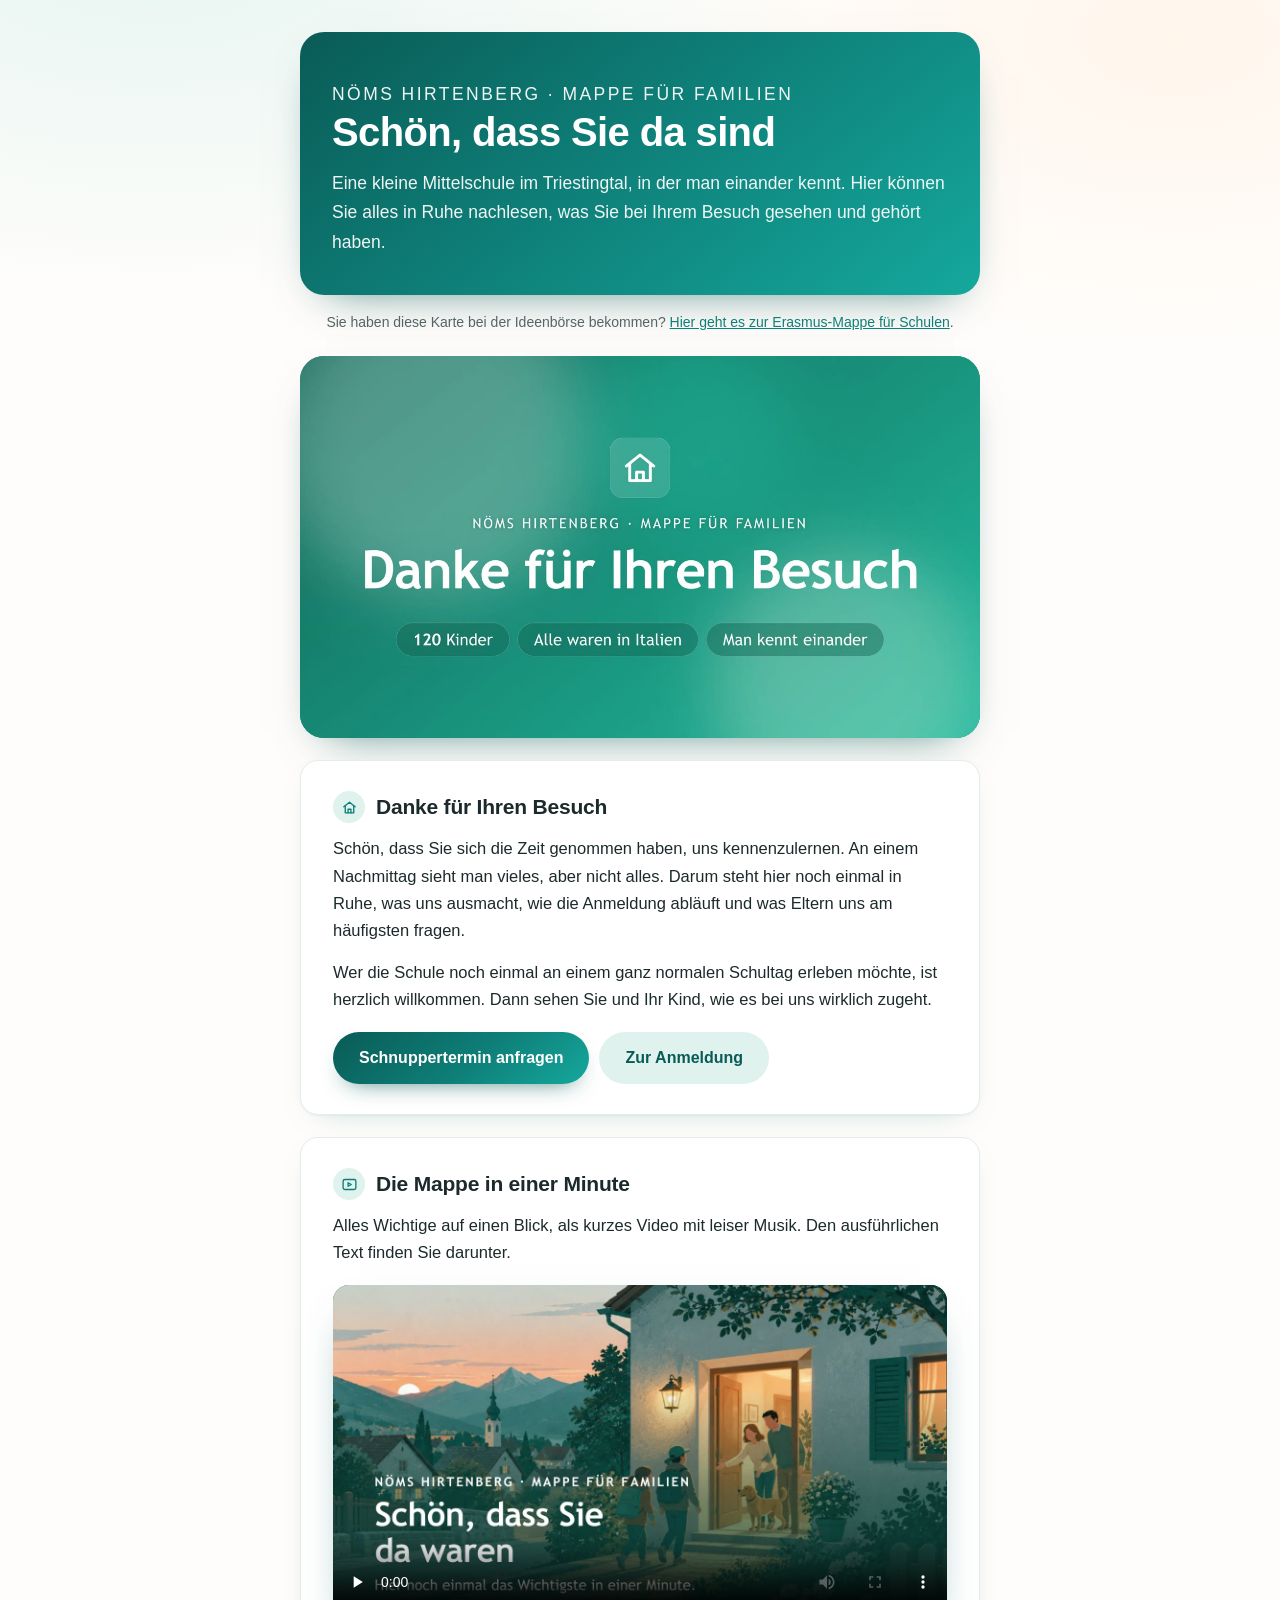
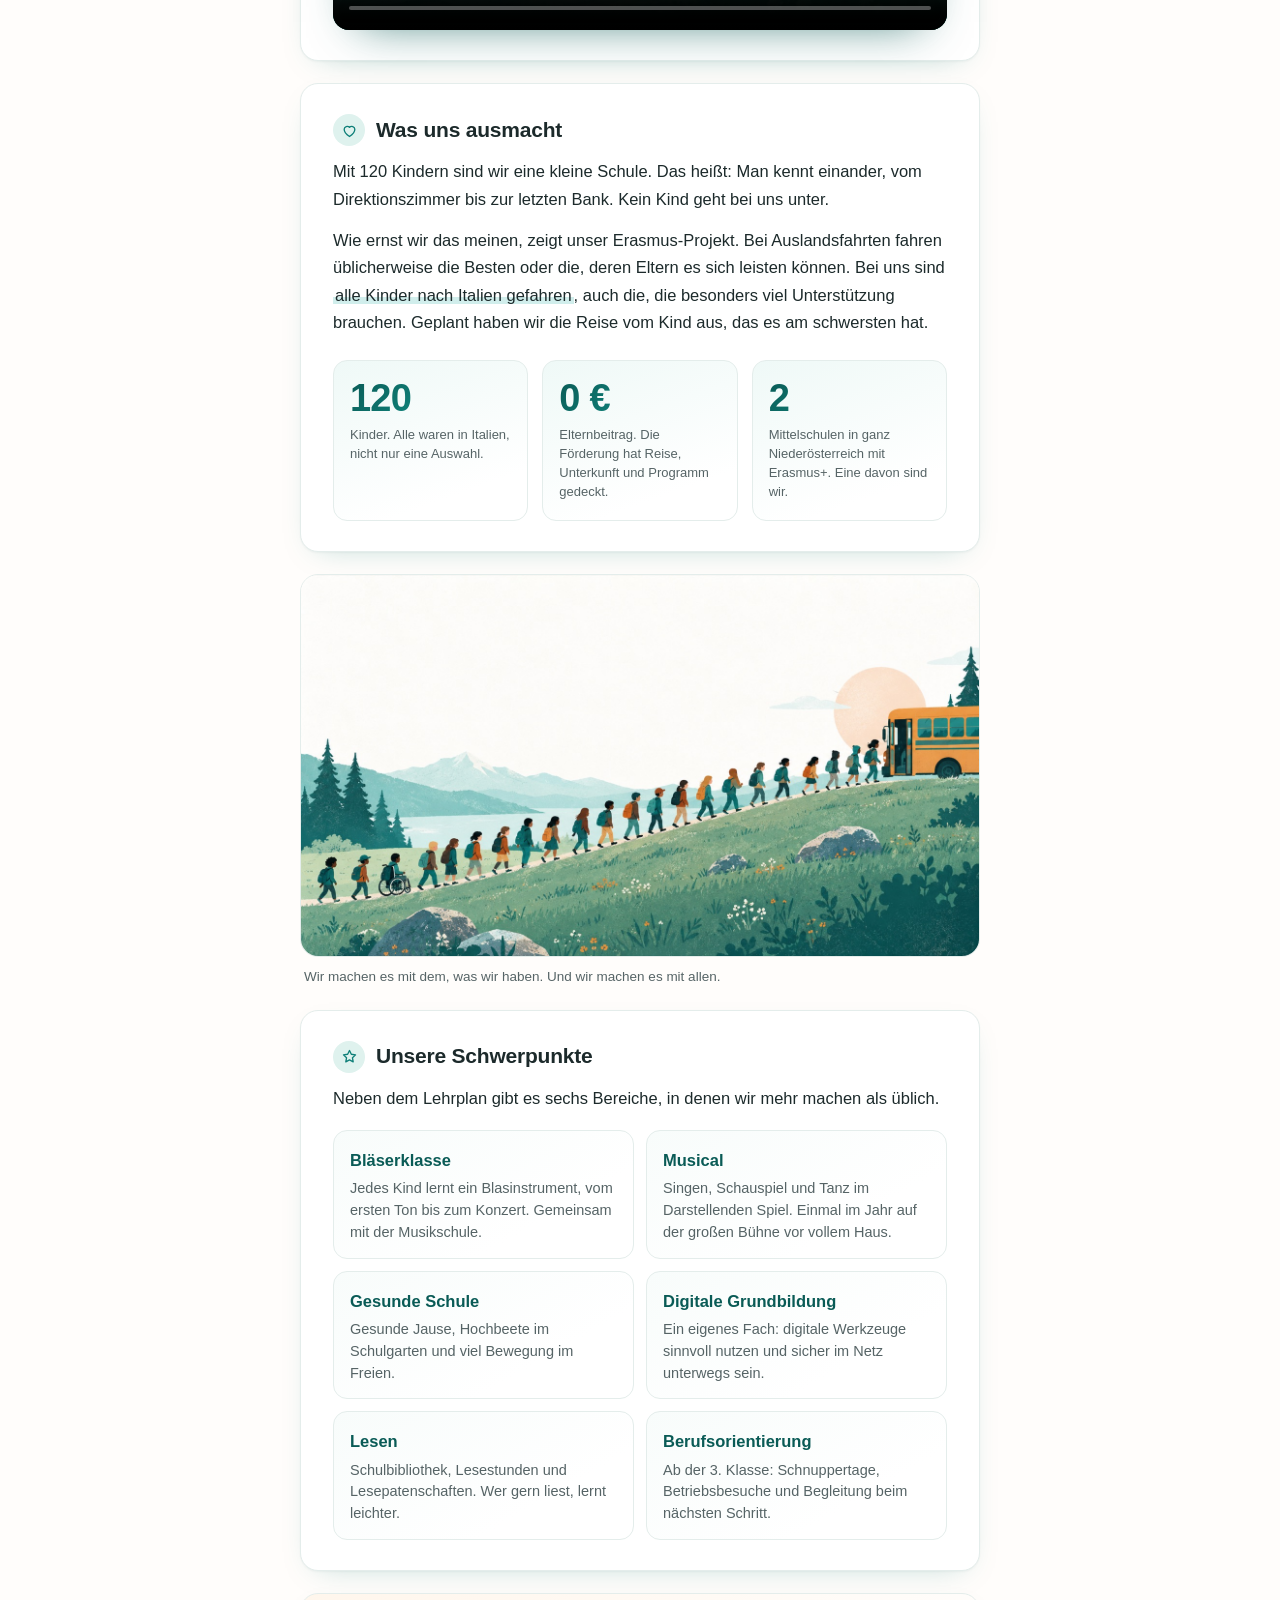
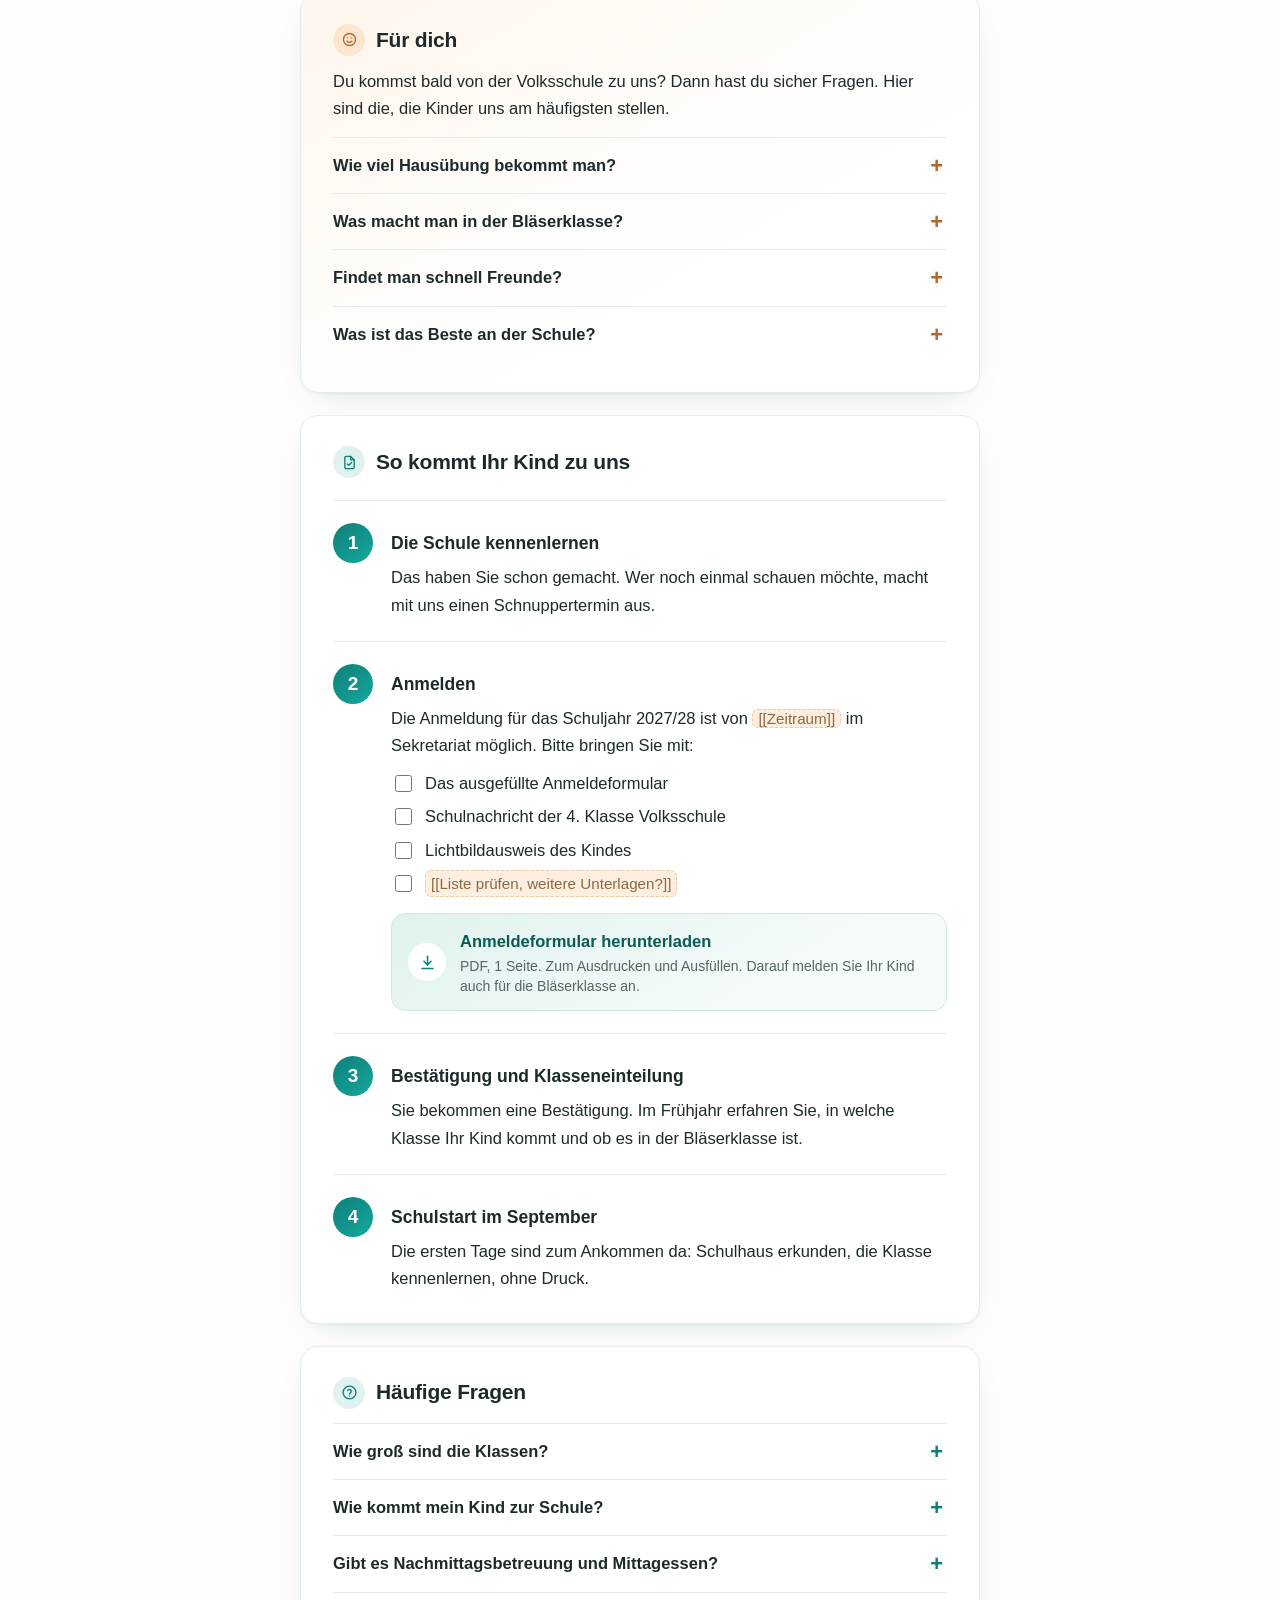
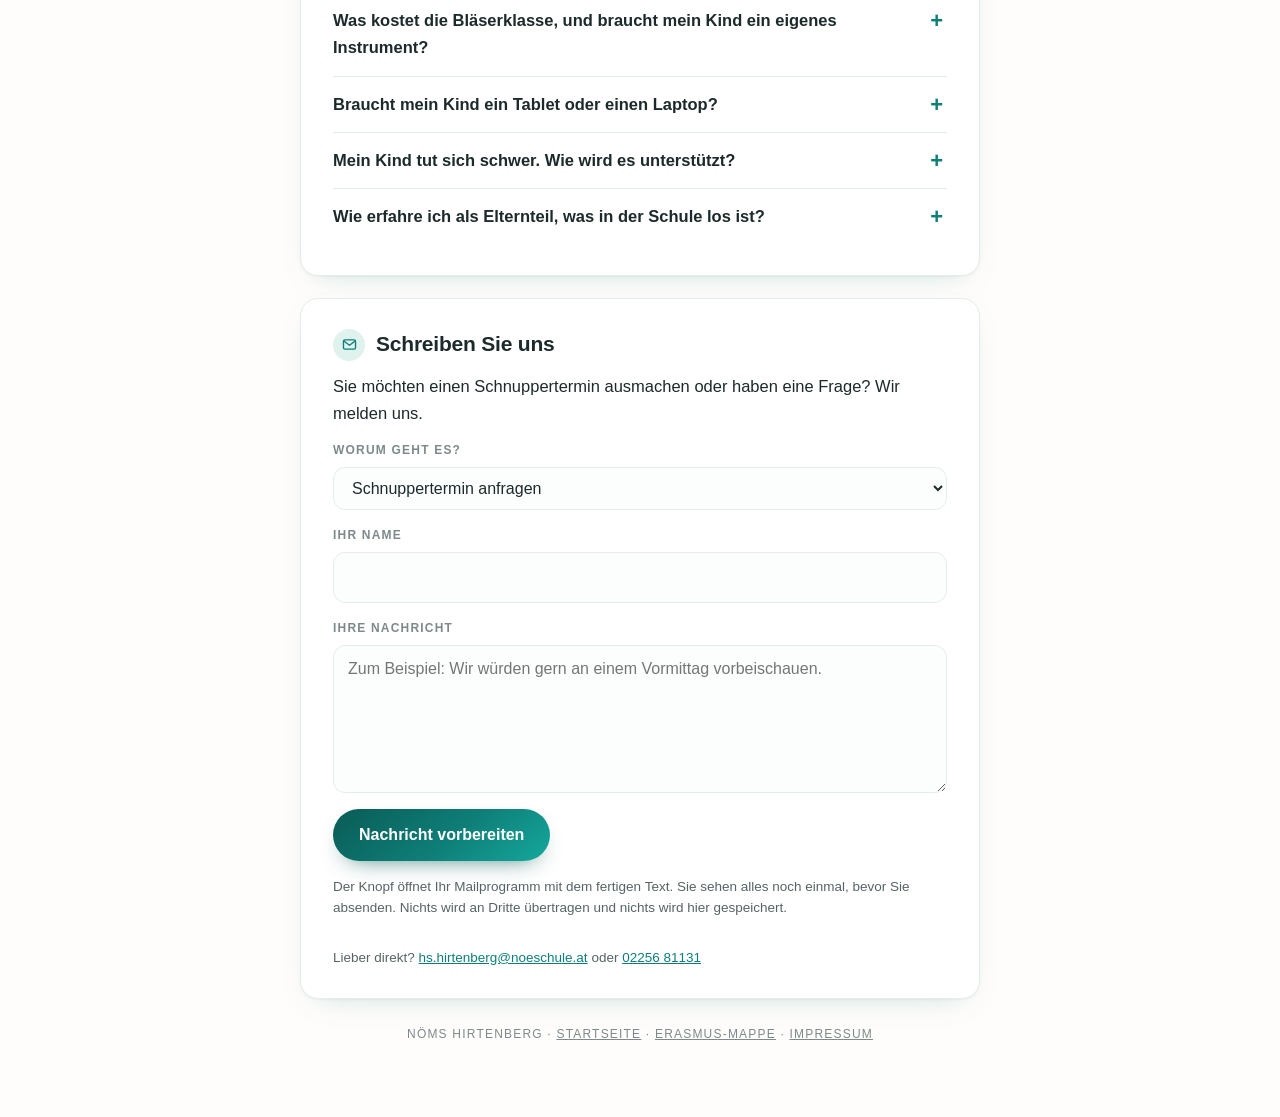
==== commit 0d7b0104: "Mappe: Loop oben und Erklaervideo mit Musik - Kurzer Loop (8 s, stumm) ueber der Danke-Karte, quer/h" ====
--- a/mappe/index.html
+++ b/mappe/index.html
@@ -42,6 +42,13 @@
   <p class="umleitung">Sie haben diese Karte bei der Ideenbörse bekommen?
   <a href="../erasmus/">Hier geht es zur Erasmus-Mappe für Schulen</a>.</p>
 
+  <!-- Kurzer Loop (8 s, stumm). Quelle: Coding/Websites/noemshirtenberg-clip (HyperFrames).
+       Quer ab 561 px, hoch darunter. Ohne JavaScript oder bei reduzierter Bewegung
+       bleibt es beim Standbild. Reine Deko, der Inhalt steht in der Karte darunter. -->
+  <figure class="film" aria-hidden="true">
+    <video muted loop playsinline preload="none" poster="media/danke-quer.jpg"></video>
+  </figure>
+
   <!-- ====================== DANKE FÜR IHREN BESUCH ======================
        Die Karten werden beim Tag der offenen Tür ausgegeben. Die Seite ist also
        keine Einladung, sondern das, was man nach dem Besuch nachliest. -->
@@ -58,6 +65,21 @@
     </div>
   </section>
 
+  <!-- ====================== ERKLÄRVIDEO ======================
+       66 s mit selbst erzeugter Musik. Quelle: Coding/Websites/noemshirtenberg-clip/erklaer-*.
+       Startet nur auf Klick. Quer ab 561 px, hoch darunter (Wahl per Skript unten).
+       Bei Textänderungen in der Mappe das Video neu rendern. -->
+  <section class="card" id="video">
+    <h2 class="mit-ic"><span class="h-ic" aria-hidden="true"><svg viewBox="0 0 24 24" fill="none" stroke="currentColor" stroke-width="1.9" stroke-linecap="round" stroke-linejoin="round"><rect x="3" y="5" width="18" height="14" rx="2.5"/><path d="m10 9.5 4.5 2.5-4.5 2.5z"/></svg></span><span>Die Mappe in einer Minute</span></h2>
+    <p>Alles Wichtige auf einen Blick, als kurzes Video mit leiser Musik. Den ausführlichen Text finden Sie darunter.</p>
+    <figure class="film film-erklaer">
+      <video controls playsinline preload="none" poster="media/erklaer-quer.jpg"
+        aria-label="Erklärvideo: die NÖMS Hirtenberg in einer Minute">
+        <source src="media/erklaer-quer.mp4" type="video/mp4">
+      </video>
+    </figure>
+  </section>
+
   <!-- ====================== WARUM WIR ====================== -->
   <section class="card" id="warum">
     <h2 class="mit-ic"><span class="h-ic" aria-hidden="true"><svg viewBox="0 0 24 24" fill="none" stroke="currentColor" stroke-width="1.9" stroke-linecap="round" stroke-linejoin="round"><path d="M12 20.5s-7.5-4.6-7.5-10.2A4.3 4.3 0 0 1 12 7.6a4.3 4.3 0 0 1 7.5 2.7c0 5.6-7.5 10.2-7.5 10.2z"/></svg></span><span>Was uns ausmacht</span></h2>
@@ -92,9 +114,6 @@
       <div class="kachel"><h3>Lesen</h3><p>Schulbibliothek, Lesestunden und Lesepatenschaften. Wer gern liest, lernt leichter.</p></div>
       <div class="kachel"><h3>Berufsorientierung</h3><p>Ab der 3. Klasse: Schnuppertage, Betriebsbesuche und Begleitung beim nächsten Schritt.</p></div>
     </div>
-    <p class="offen">[[Bitte prüfen: Die Texte stammen aus dem Entwurf der großen Schulseite.
-    Stimmen Bläserklasse mit Musikschule, das jährliche Musical und Berufsorientierung ab der
-    3. Klasse so?]]</p>
   </section>
 
   <!-- ====================== FÜR KINDER ====================== -->
@@ -301,6 +320,28 @@
         + '&body=' + encodeURIComponent(text + '\n\n' + name);
     });
   })();
+
+  // Film oben: passende Fassung wählen, nur bei erlaubter Bewegung abspielen
+  (function () {
+    var v = document.querySelector('.film video');
+    if (!v) return;
+    var hoch = window.matchMedia('(max-width: 560px)').matches;
+    var art = hoch ? 'hoch' : 'quer';
+    v.poster = 'media/danke-' + art + '.jpg';
+    if (window.matchMedia('(prefers-reduced-motion: reduce)').matches) return;
+    v.src = 'media/danke-' + art + '.mp4';
+    var p = v.play();
+    if (p && p.catch) p.catch(function () {});
+  })();
+
+  // Erklärvideo: am Handy die Hochformat-Fassung laden
+  (function () {
+    var v = document.querySelector('.film-erklaer video');
+    if (!v || !window.matchMedia('(max-width: 560px)').matches) return;
+    v.poster = 'media/erklaer-hoch.jpg';
+    v.querySelector('source').src = 'media/erklaer-hoch.mp4';
+    v.load();
+  })();
 </script>
 </body>
 </html>
--- a/assets/stil.css
+++ b/assets/stil.css
@@ -539,6 +539,18 @@
 }
 .umleitung a { color: var(--accent); }
 
+.film {
+  margin: 0;
+  aspect-ratio: 16 / 9;
+  border-radius: 24px;
+  overflow: hidden;
+  background: var(--accent);
+  box-shadow: 0 18px 44px -26px rgba(10, 91, 86, .8);
+}
+.film video { display: block; width: 100%; height: 100%; object-fit: cover; }
+@media (max-width: 560px) { .film { aspect-ratio: 4 / 5; } }
+.film-erklaer { margin-top: 18px; border-radius: 16px; background: #0A5B56; }
+
 .knopfreihe { display: flex; flex-wrap: wrap; gap: 10px; margin-top: 18px; }
 a.knopf { display: inline-block; text-decoration: none; }
 .card a.knopf { color: #FFFFFF; }
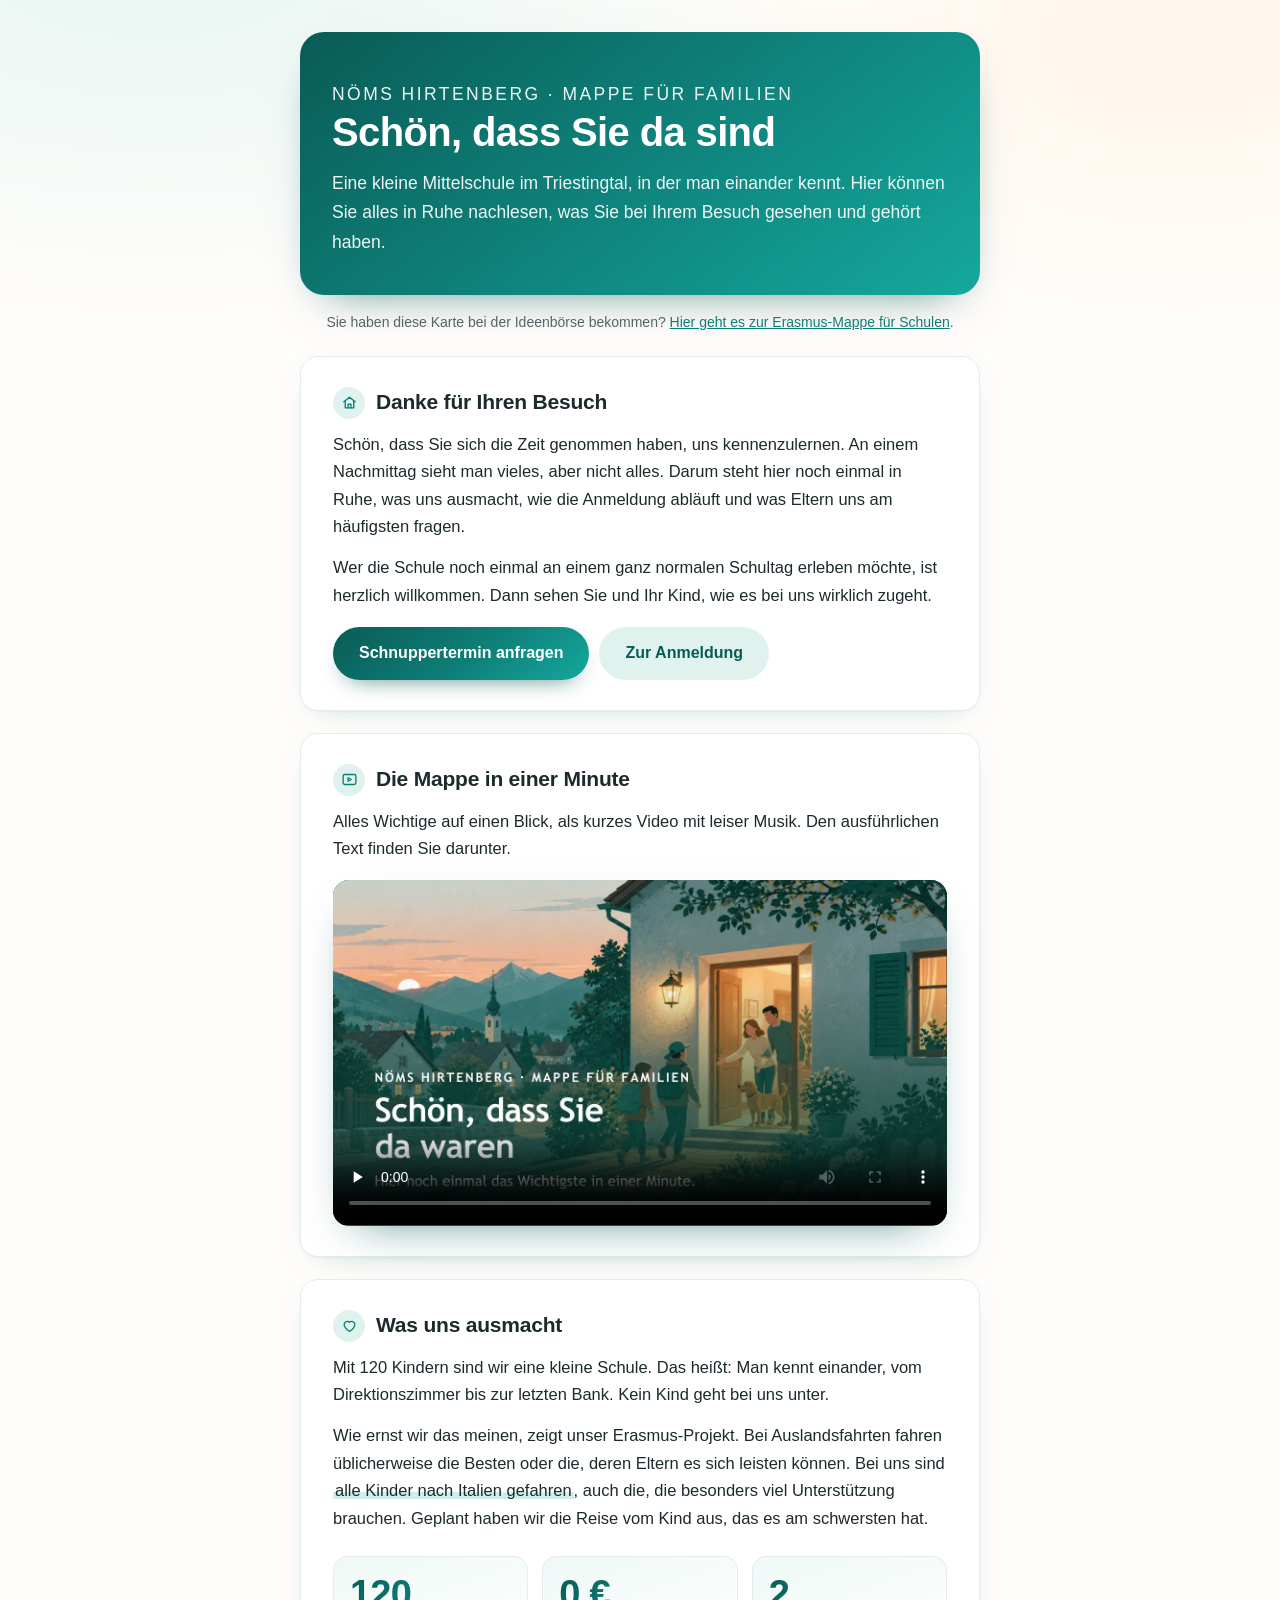
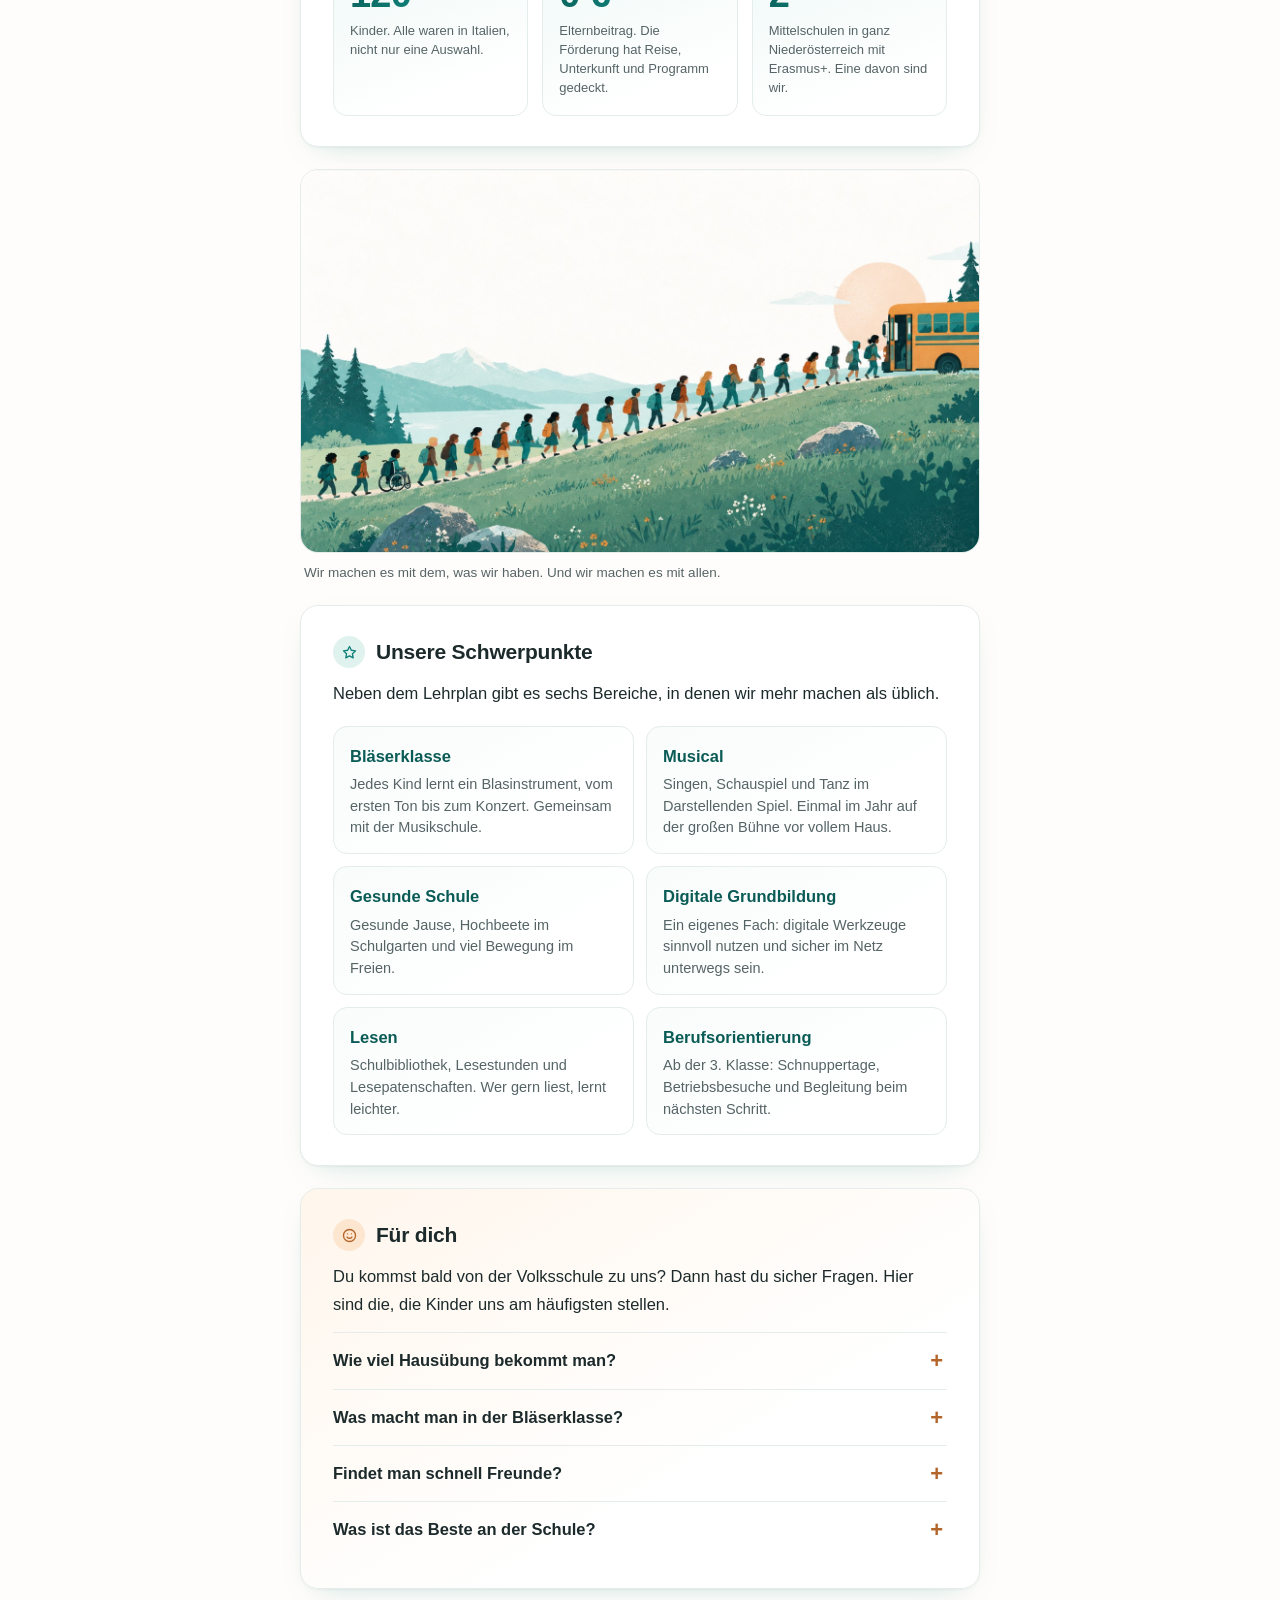
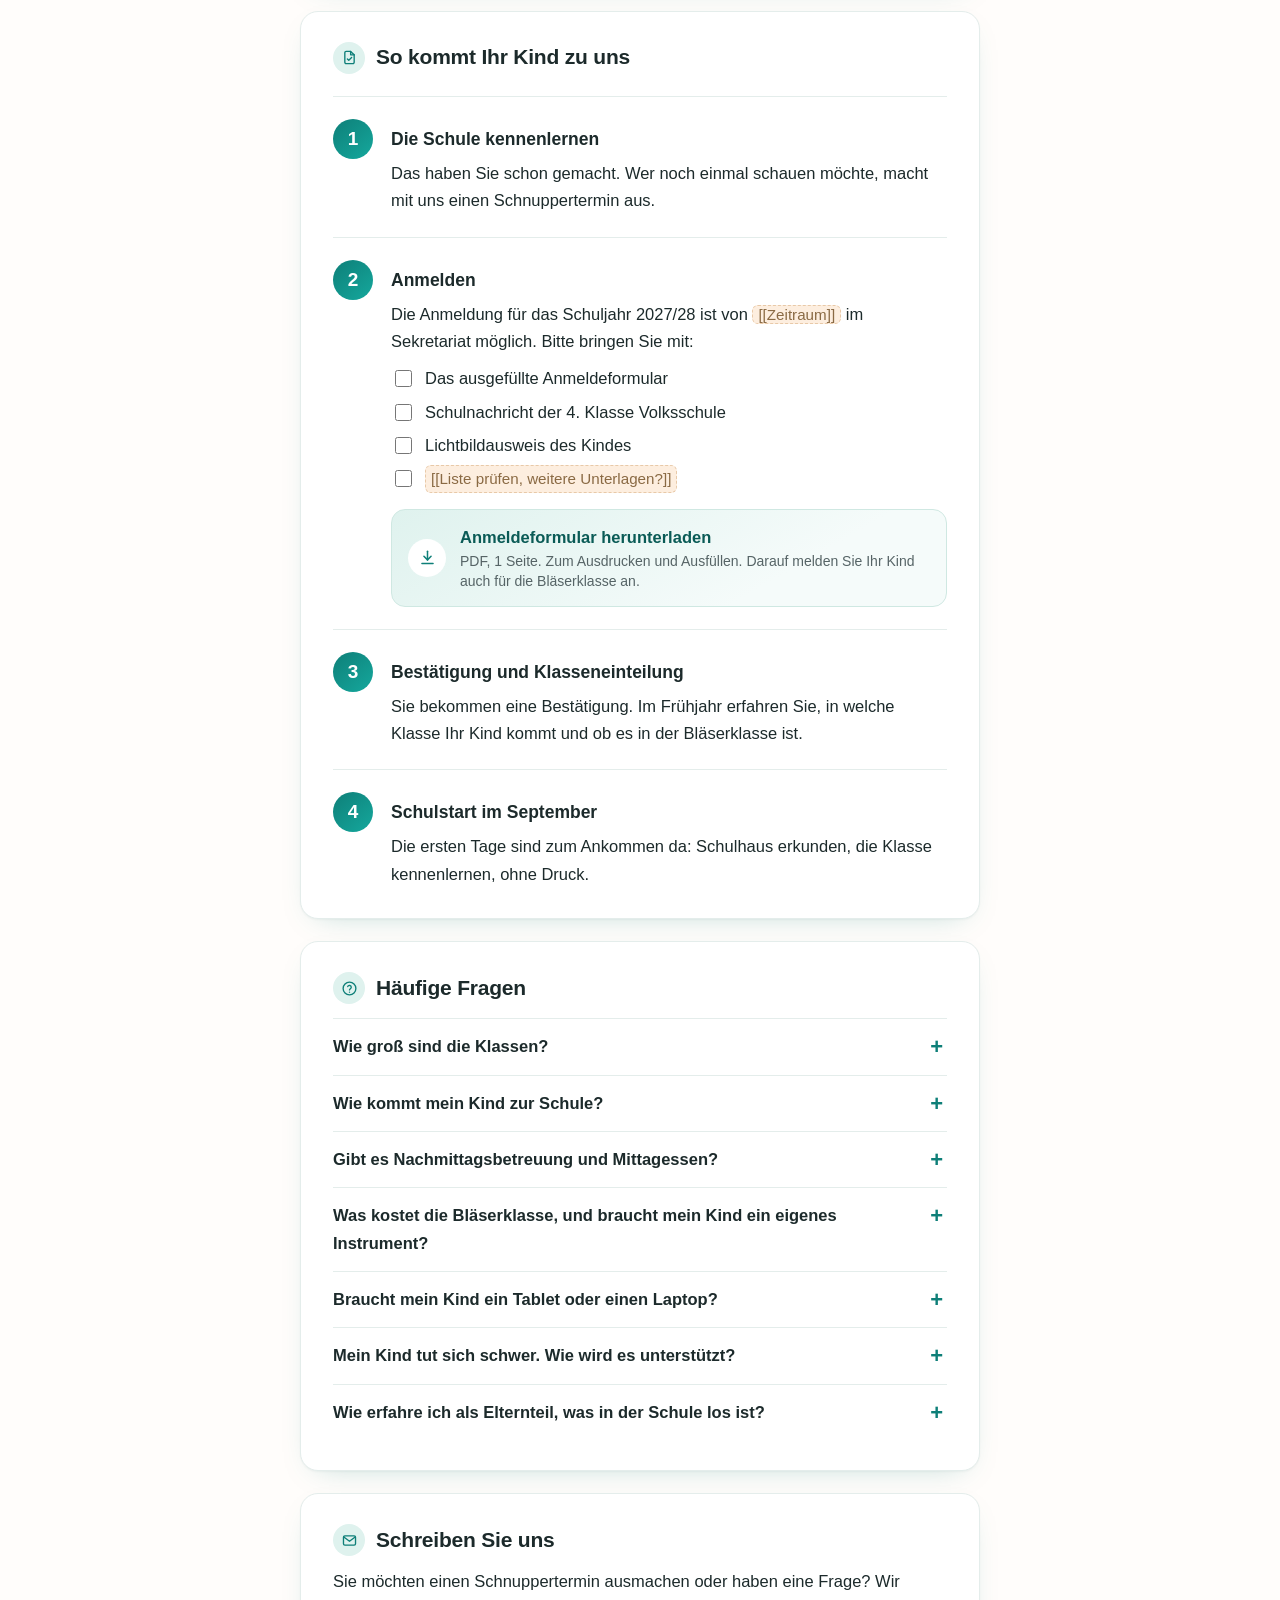
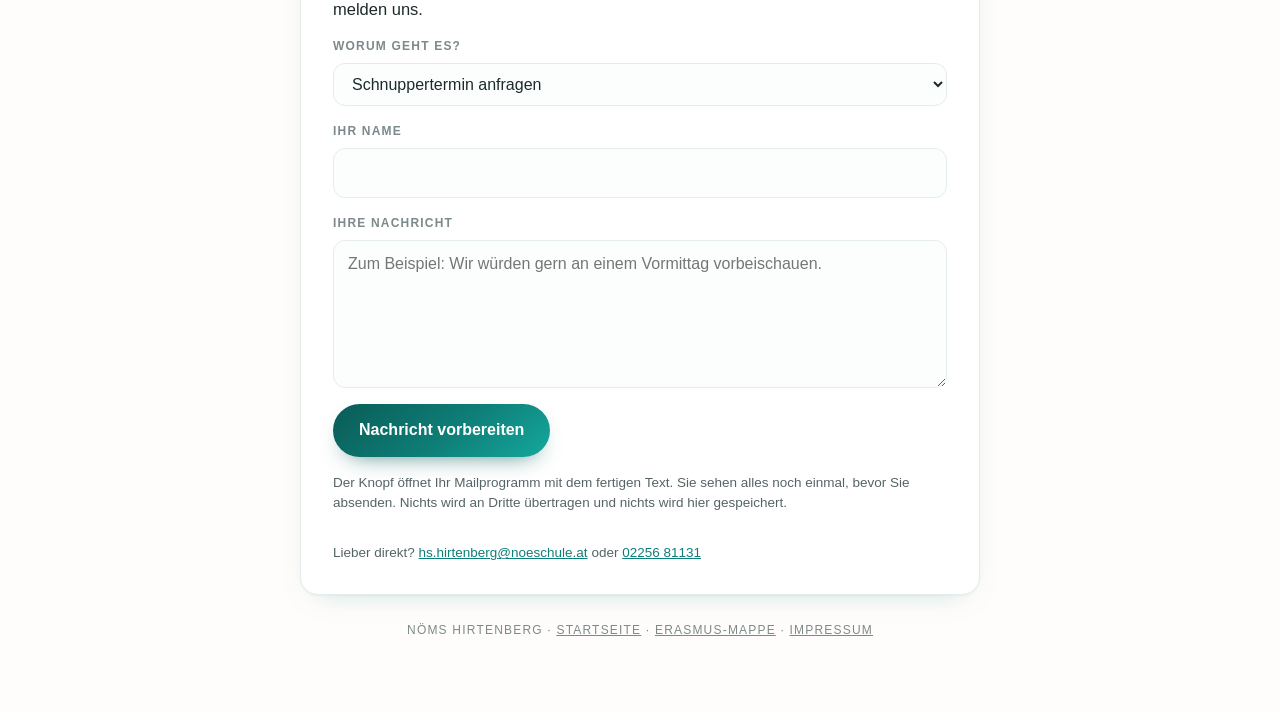
==== commit c2b39837: "Mappe: kurzen Loop oben wieder entfernt Erklaervideo bleibt, Hochformat-Regel nur noch fuer das Erkl" ====
--- a/mappe/index.html
+++ b/mappe/index.html
@@ -41,13 +41,6 @@
 
   <p class="umleitung">Sie haben diese Karte bei der Ideenbörse bekommen?
   <a href="../erasmus/">Hier geht es zur Erasmus-Mappe für Schulen</a>.</p>
-
-  <!-- Kurzer Loop (8 s, stumm). Quelle: Coding/Websites/noemshirtenberg-clip (HyperFrames).
-       Quer ab 561 px, hoch darunter. Ohne JavaScript oder bei reduzierter Bewegung
-       bleibt es beim Standbild. Reine Deko, der Inhalt steht in der Karte darunter. -->
-  <figure class="film" aria-hidden="true">
-    <video muted loop playsinline preload="none" poster="media/danke-quer.jpg"></video>
-  </figure>
 
   <!-- ====================== DANKE FÜR IHREN BESUCH ======================
        Die Karten werden beim Tag der offenen Tür ausgegeben. Die Seite ist also
@@ -321,19 +314,6 @@
     });
   })();
 
-  // Film oben: passende Fassung wählen, nur bei erlaubter Bewegung abspielen
-  (function () {
-    var v = document.querySelector('.film video');
-    if (!v) return;
-    var hoch = window.matchMedia('(max-width: 560px)').matches;
-    var art = hoch ? 'hoch' : 'quer';
-    v.poster = 'media/danke-' + art + '.jpg';
-    if (window.matchMedia('(prefers-reduced-motion: reduce)').matches) return;
-    v.src = 'media/danke-' + art + '.mp4';
-    var p = v.play();
-    if (p && p.catch) p.catch(function () {});
-  })();
-
   // Erklärvideo: am Handy die Hochformat-Fassung laden
   (function () {
     var v = document.querySelector('.film-erklaer video');
--- a/assets/stil.css
+++ b/assets/stil.css
@@ -548,8 +548,8 @@
   box-shadow: 0 18px 44px -26px rgba(10, 91, 86, .8);
 }
 .film video { display: block; width: 100%; height: 100%; object-fit: cover; }
-@media (max-width: 560px) { .film { aspect-ratio: 4 / 5; } }
 .film-erklaer { margin-top: 18px; border-radius: 16px; background: #0A5B56; }
+@media (max-width: 560px) { .film-erklaer { aspect-ratio: 4 / 5; } }
 
 .knopfreihe { display: flex; flex-wrap: wrap; gap: 10px; margin-top: 18px; }
 a.knopf { display: inline-block; text-decoration: none; }
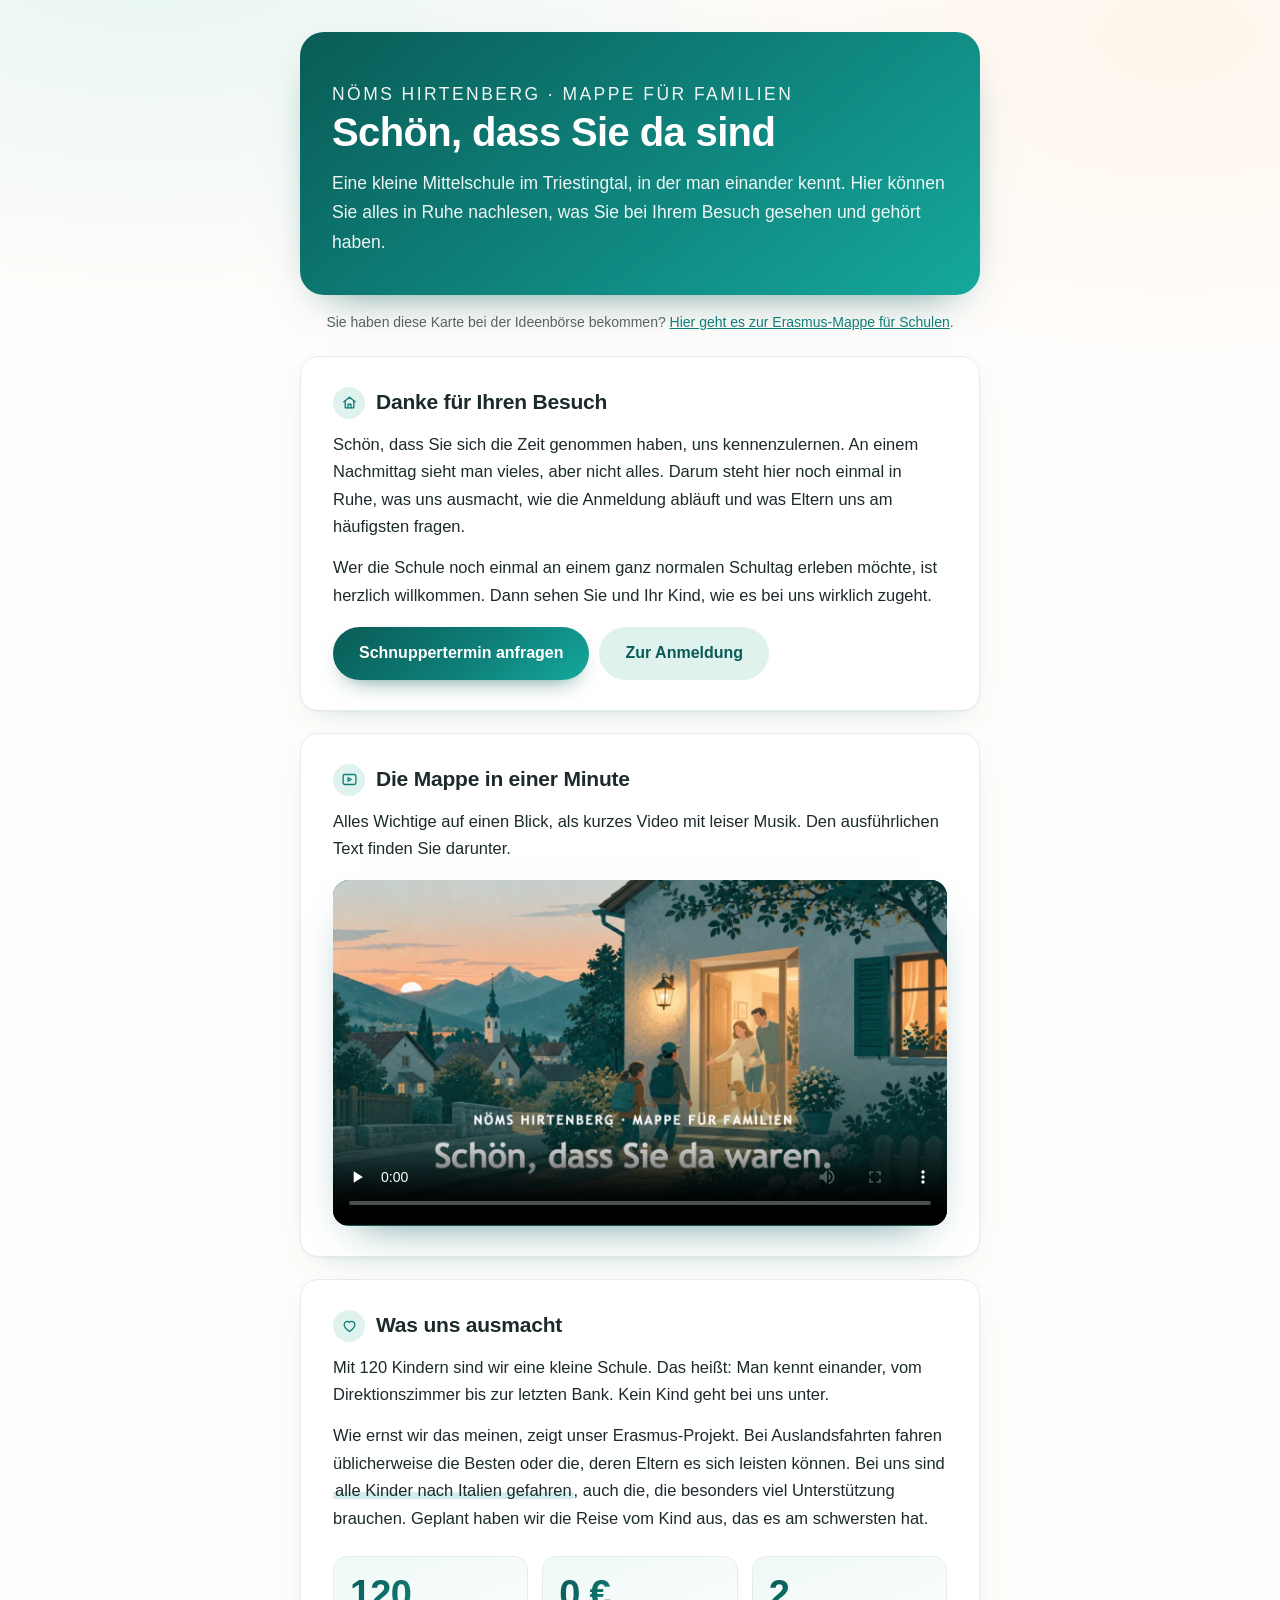
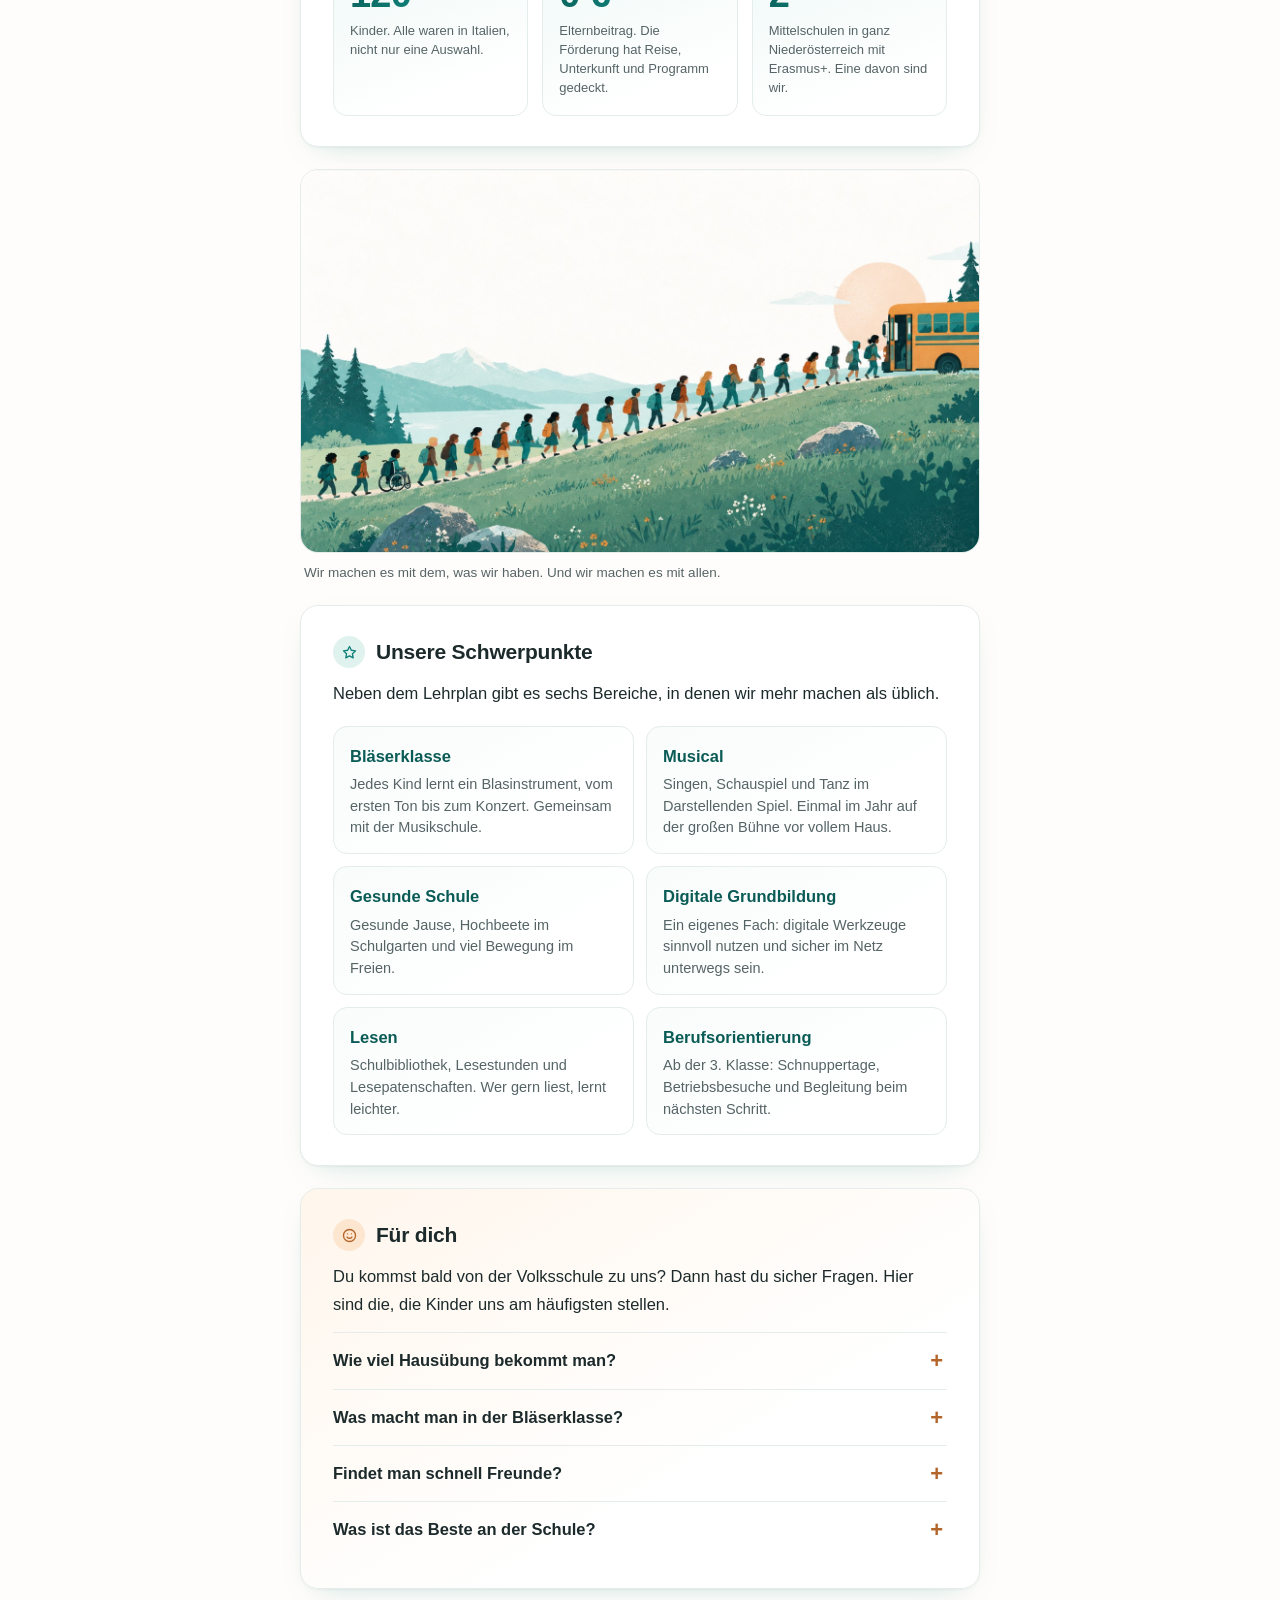
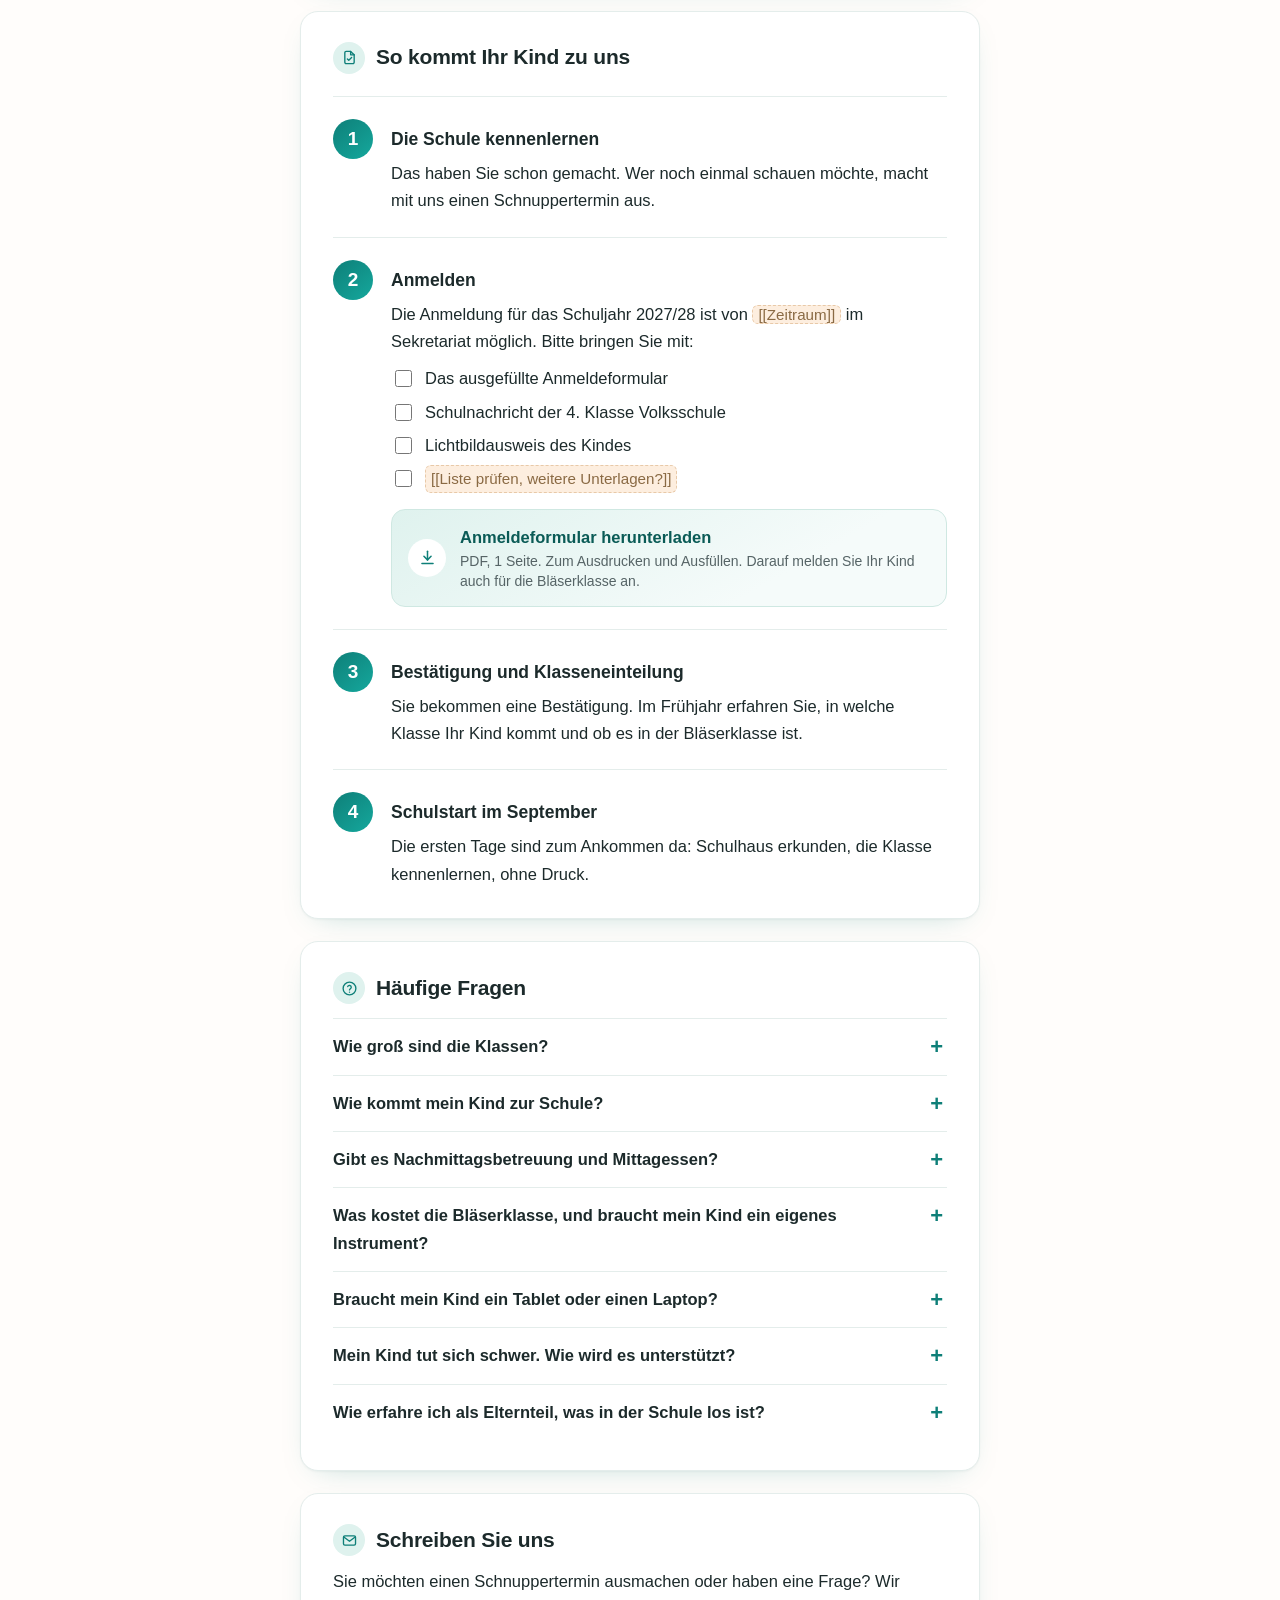
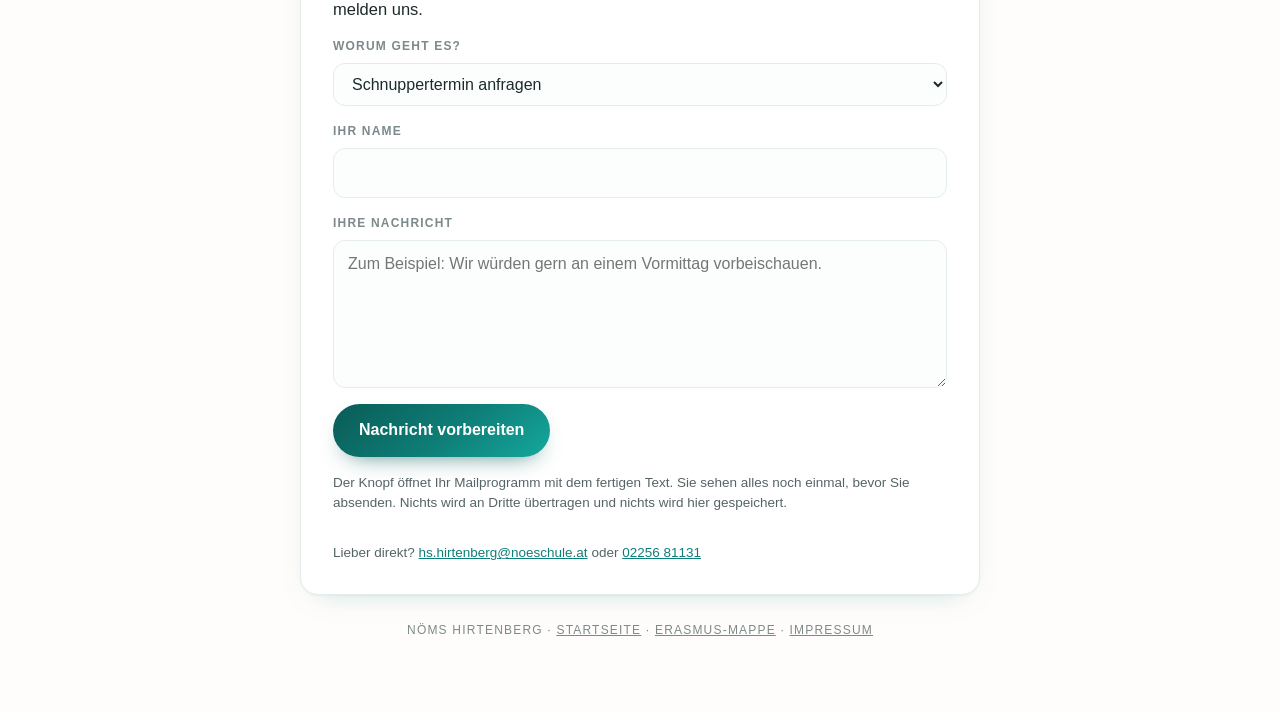
==== commit f139c7b5: "Mappe: Erklaervideo durch Version 2 ersetzt (Formverwandlungen, 52 s, mit Geraeuschen) Co-Authored-B" ====
--- a/mappe/index.html
+++ b/mappe/index.html
@@ -59,7 +59,7 @@
   </section>
 
   <!-- ====================== ERKLÄRVIDEO ======================
-       66 s mit selbst erzeugter Musik. Quelle: Coding/Websites/noemshirtenberg-clip/erklaer-*.
+       Version 2 (52,5 s, Skill saas-animation), Musik + Geräusche selbst erzeugt. Quelle: Coding/Websites/noemshirtenberg-clip/willkommen-v2/willkommen.html (?fmt=hoch fürs Hochformat).
        Startet nur auf Klick. Quer ab 561 px, hoch darunter (Wahl per Skript unten).
        Bei Textänderungen in der Mappe das Video neu rendern. -->
   <section class="card" id="video">
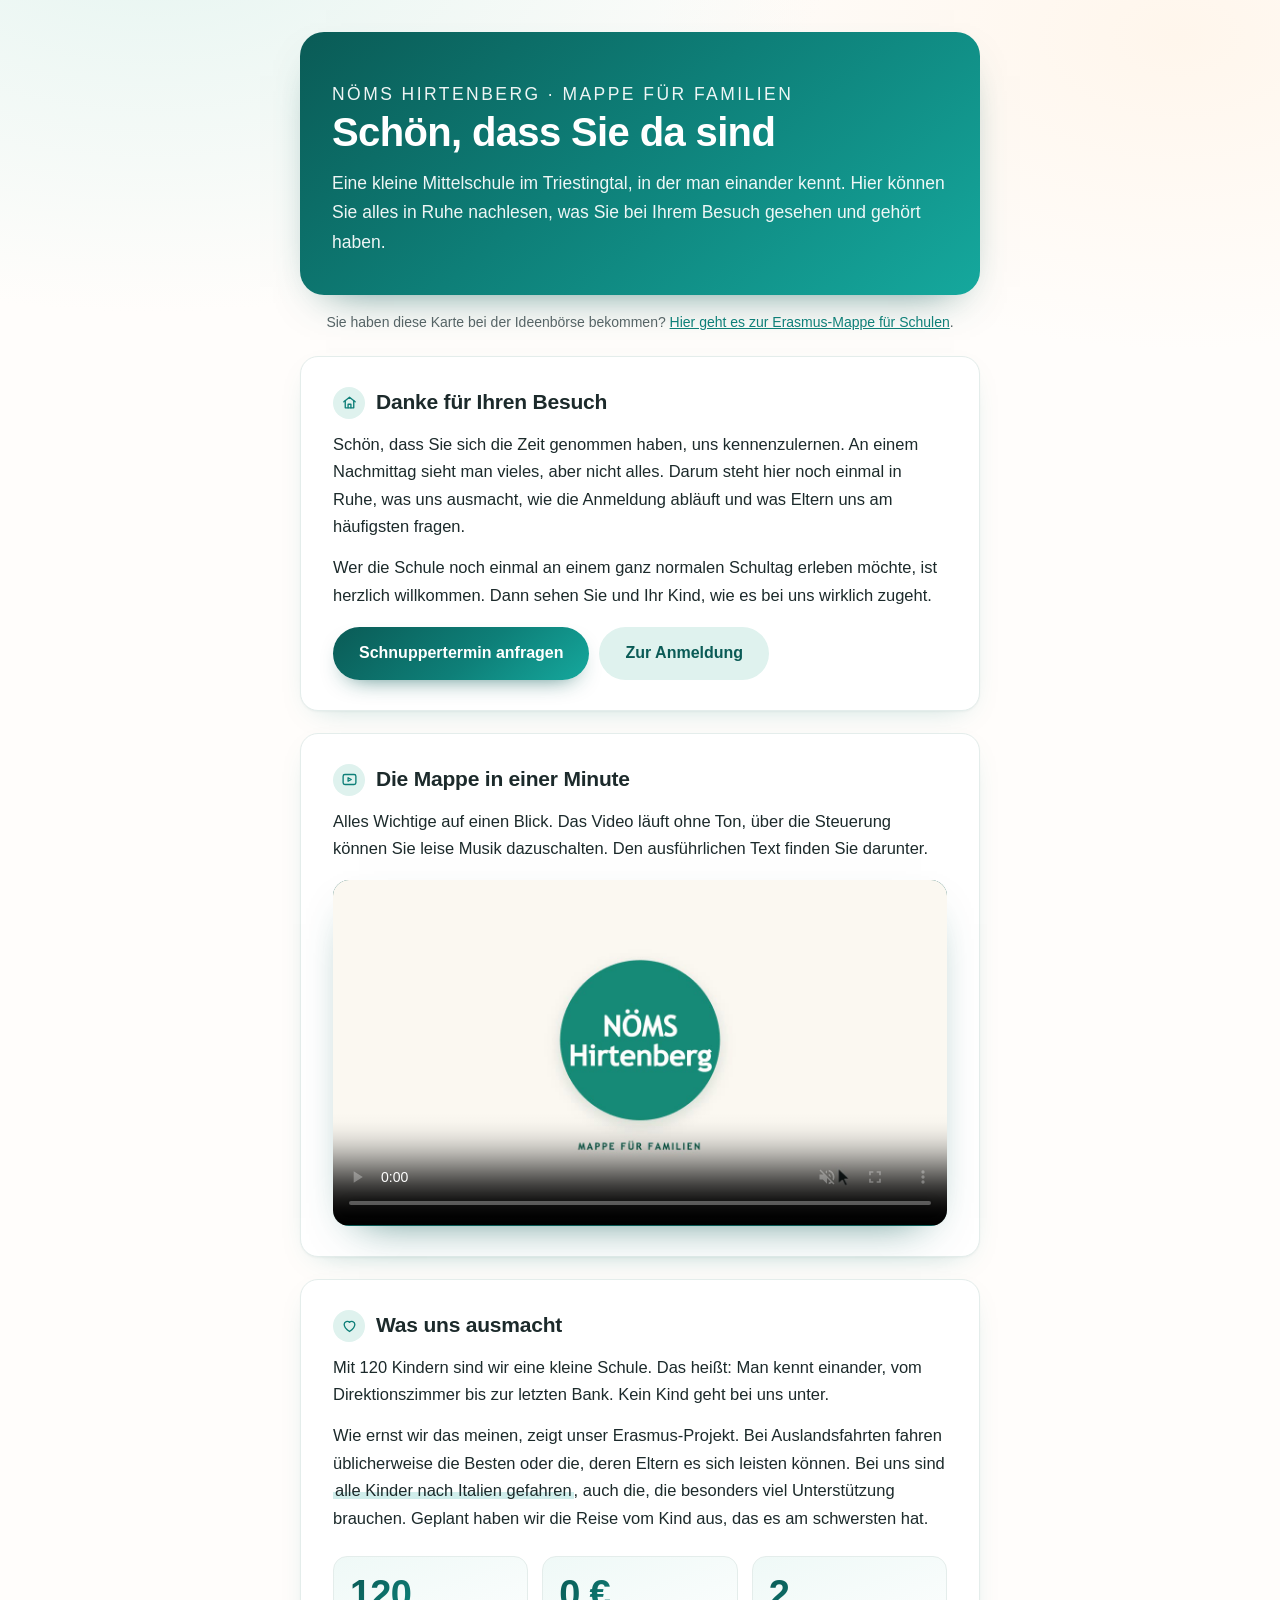
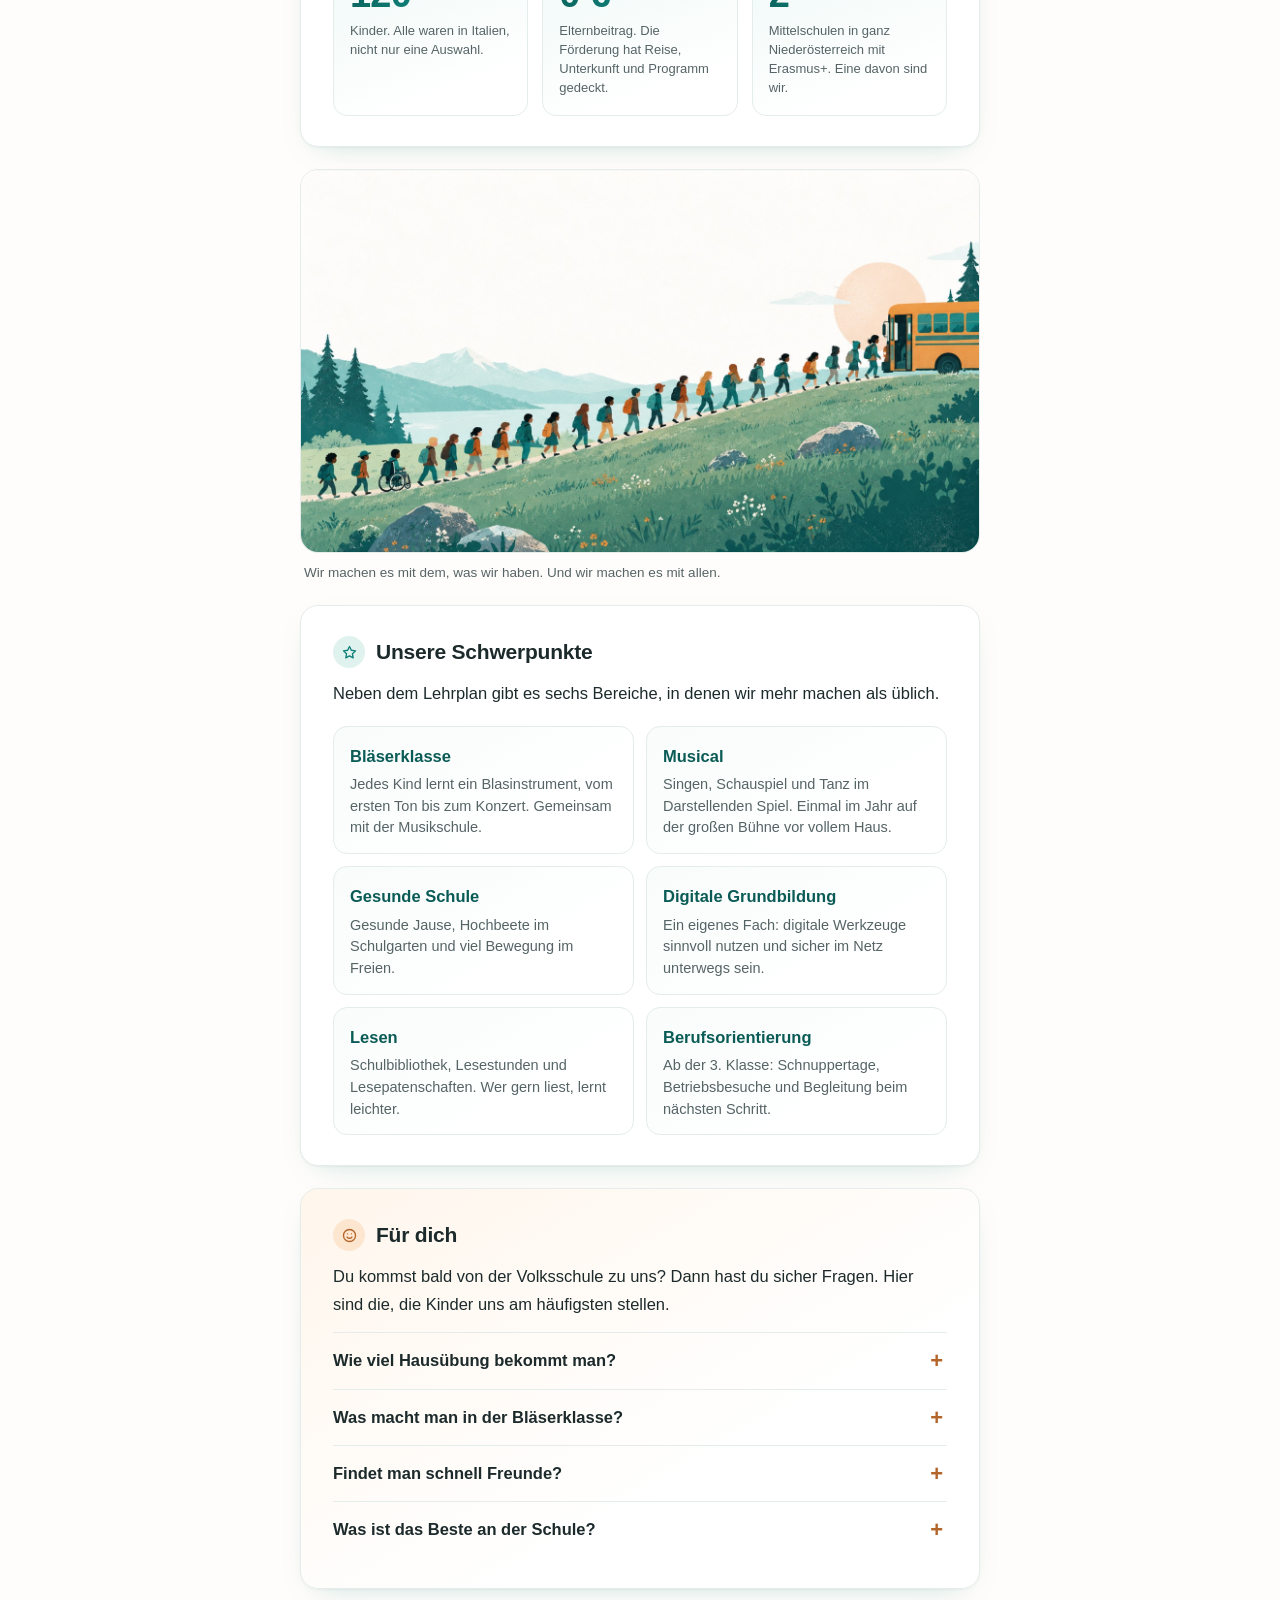
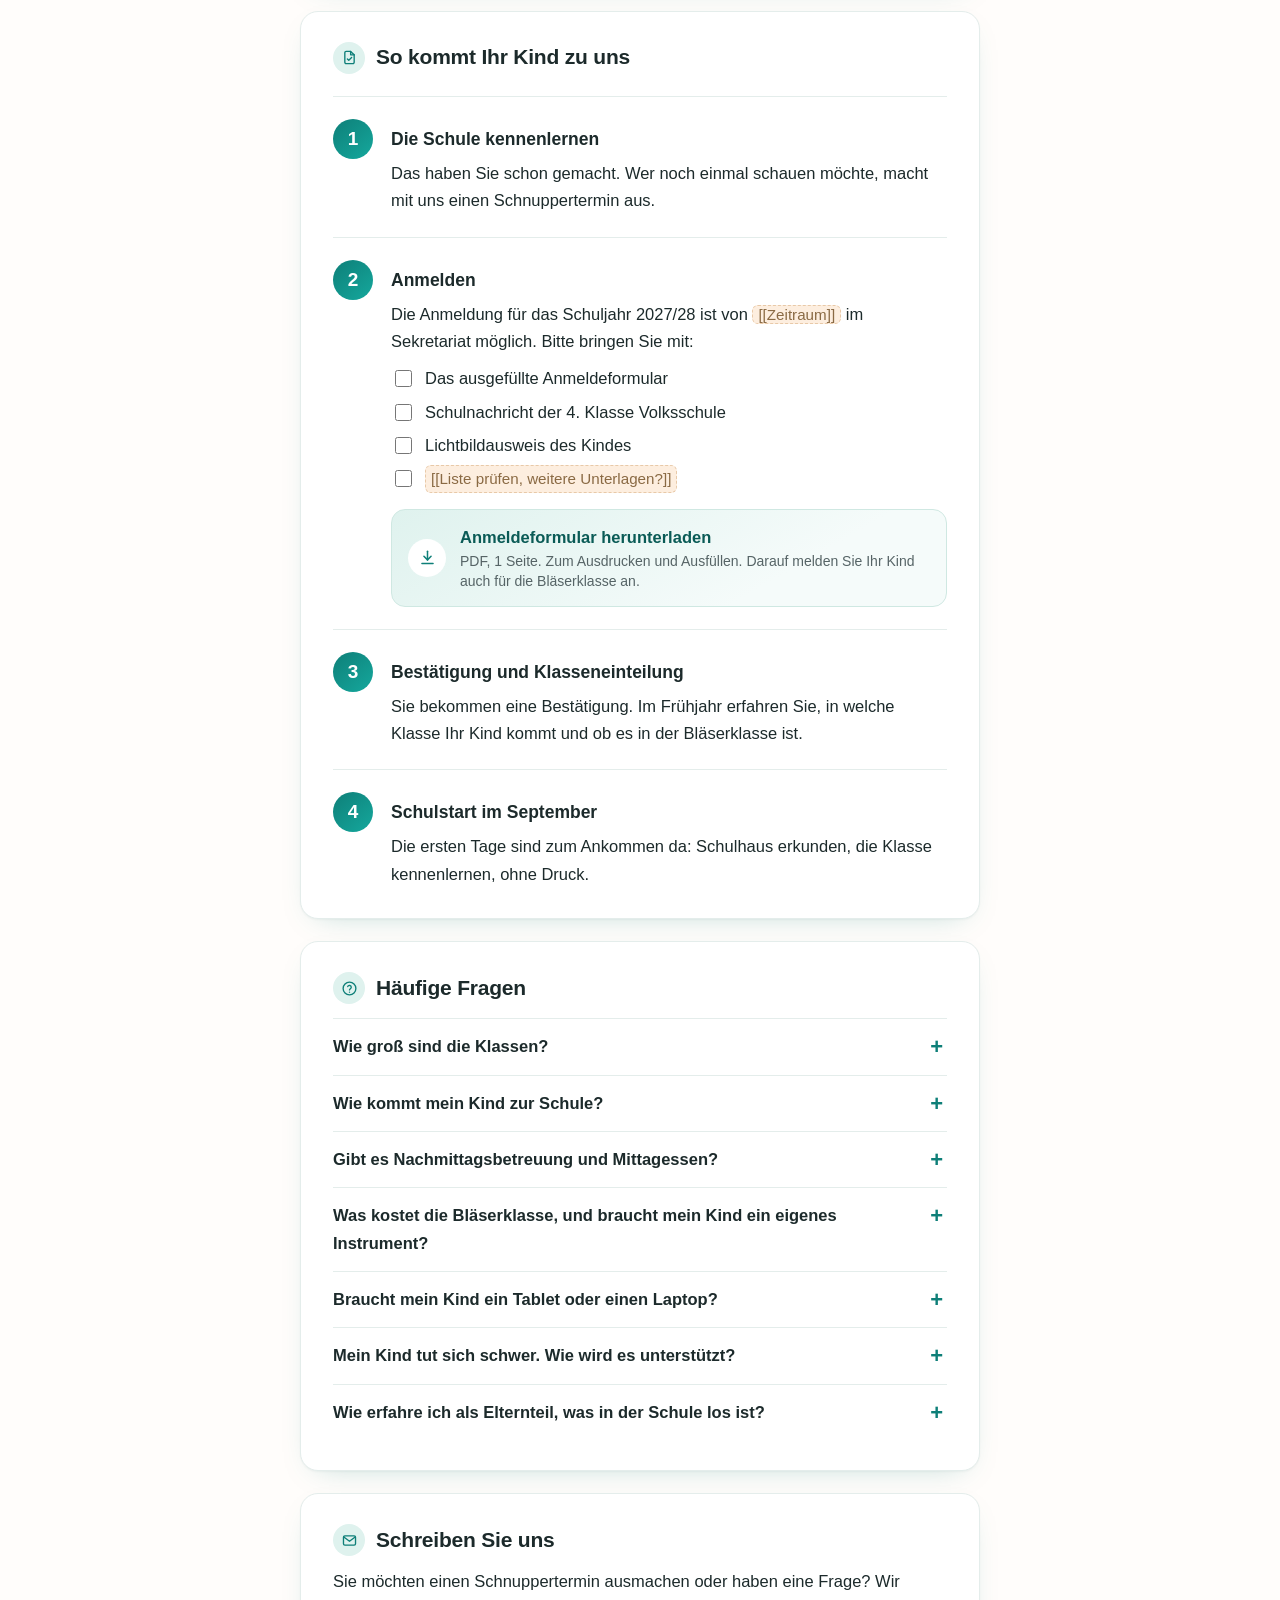
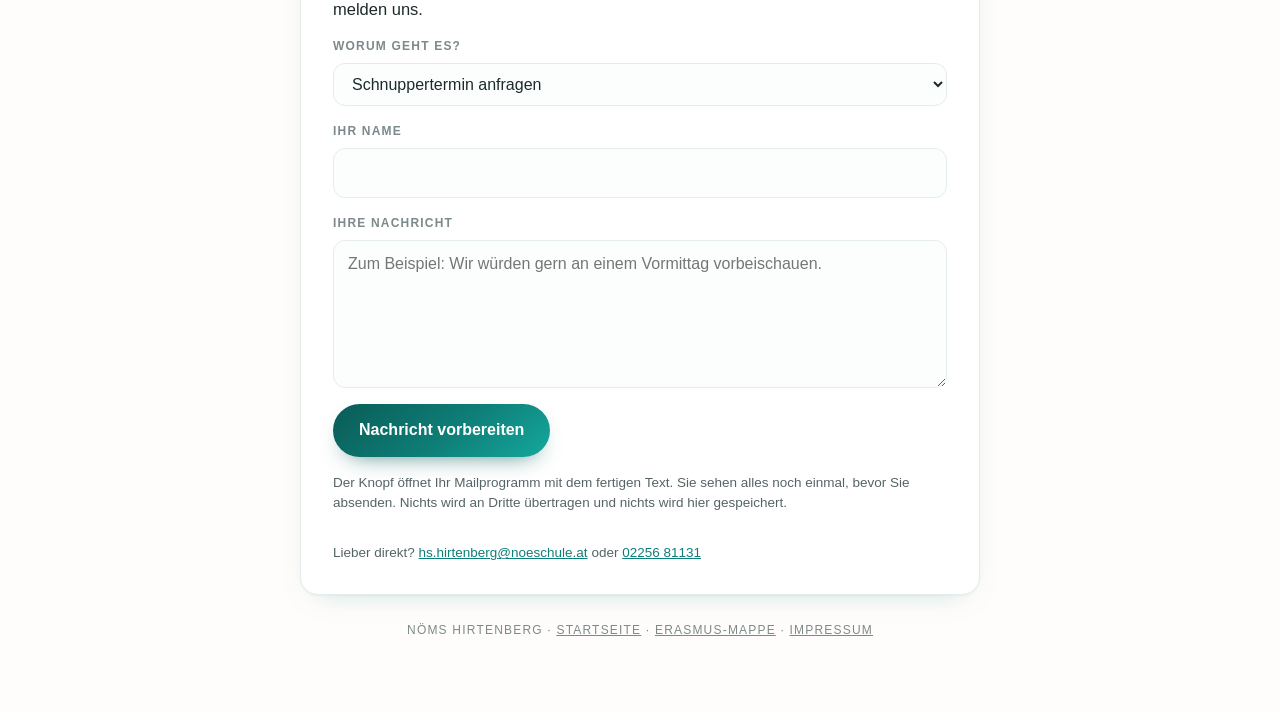
==== commit 07ce5b90: "Mappe: Erklärvideo v3 (ein Container, 60 fps, stumme Schleife) Co-Authored-By: Claude Opus 5.5 <nore" ====
--- a/mappe/index.html
+++ b/mappe/index.html
@@ -59,15 +59,16 @@
   </section>
 
   <!-- ====================== ERKLÄRVIDEO ======================
-       Version 2 (52,5 s, Skill saas-animation), Musik + Geräusche selbst erzeugt. Quelle: Coding/Websites/noemshirtenberg-clip/willkommen-v2/willkommen.html (?fmt=hoch fürs Hochformat).
-       Startet nur auf Klick. Quer ab 561 px, hoch darunter (Wahl per Skript unten).
+       Version 3 (37 s, „ein Container“, 60 fps, nahtlose Schleife). Quelle: Coding/Websites/noemshirtenberg-clip/v3/mappe.html,
+       gerendert über HyperFrames in noemshirtenberg-clip/hf3-quer|hf3-hoch. Läuft stumm als Schleife (nicht bei reduzierter Bewegung).
+       Quer ab 561 px, hoch darunter (Wahl per Skript unten).
        Bei Textänderungen in der Mappe das Video neu rendern. -->
   <section class="card" id="video">
     <h2 class="mit-ic"><span class="h-ic" aria-hidden="true"><svg viewBox="0 0 24 24" fill="none" stroke="currentColor" stroke-width="1.9" stroke-linecap="round" stroke-linejoin="round"><rect x="3" y="5" width="18" height="14" rx="2.5"/><path d="m10 9.5 4.5 2.5-4.5 2.5z"/></svg></span><span>Die Mappe in einer Minute</span></h2>
-    <p>Alles Wichtige auf einen Blick, als kurzes Video mit leiser Musik. Den ausführlichen Text finden Sie darunter.</p>
+    <p>Alles Wichtige auf einen Blick. Das Video läuft ohne Ton, über die Steuerung können Sie leise Musik dazuschalten. Den ausführlichen Text finden Sie darunter.</p>
     <figure class="film film-erklaer">
-      <video controls playsinline preload="none" poster="media/erklaer-quer.jpg"
-        aria-label="Erklärvideo: die NÖMS Hirtenberg in einer Minute">
+      <video controls playsinline muted loop autoplay preload="auto" poster="media/erklaer-quer.jpg"
+        aria-label="Erklärvideo: die NÖMS Hirtenberg in 37 Sekunden, läuft als Schleife ohne Ton">
         <source src="media/erklaer-quer.mp4" type="video/mp4">
       </video>
     </figure>
@@ -317,7 +318,10 @@
   // Erklärvideo: am Handy die Hochformat-Fassung laden
   (function () {
     var v = document.querySelector('.film-erklaer video');
-    if (!v || !window.matchMedia('(max-width: 560px)').matches) return;
+    if (!v) return;
+    // bei reduzierter Bewegung nicht von selbst abspielen
+    if (window.matchMedia('(prefers-reduced-motion: reduce)').matches) { v.removeAttribute('autoplay'); v.pause(); }
+    if (!window.matchMedia('(max-width: 560px)').matches) return;
     v.poster = 'media/erklaer-hoch.jpg';
     v.querySelector('source').src = 'media/erklaer-hoch.mp4';
     v.load();
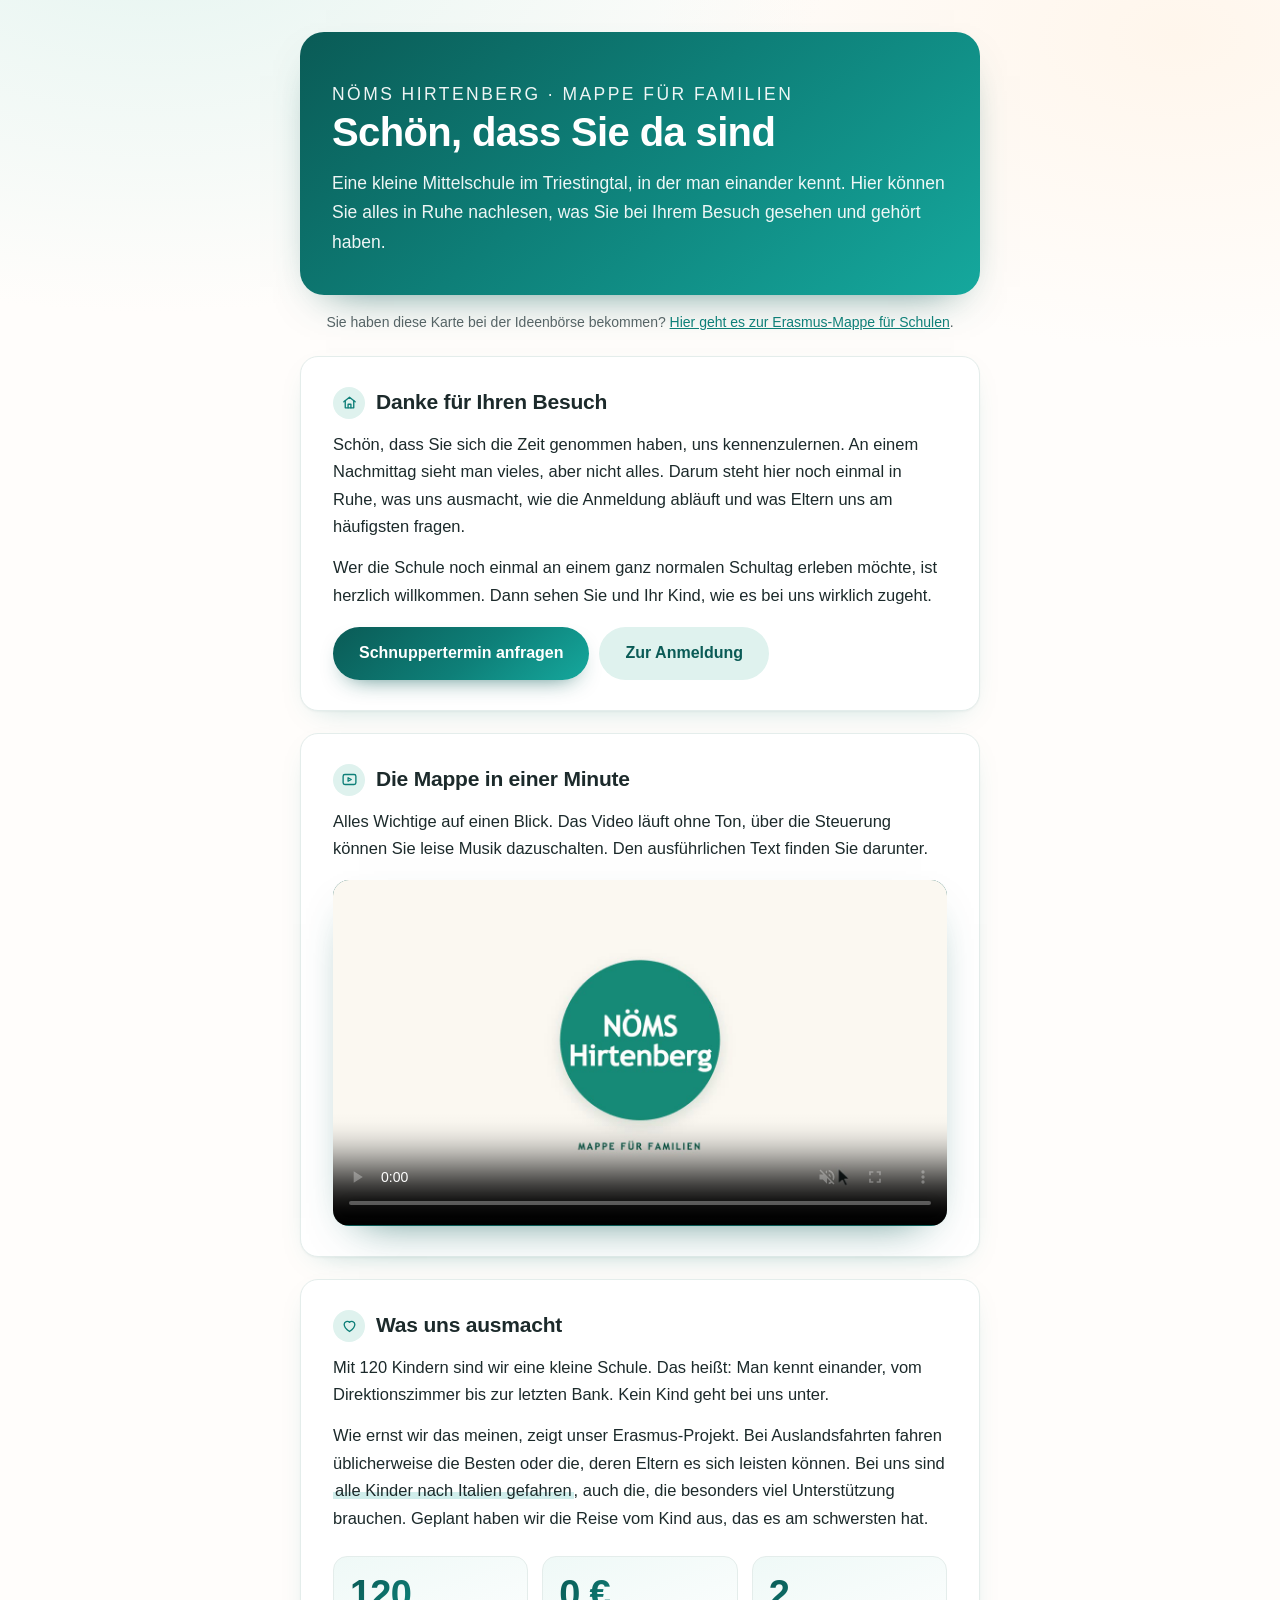
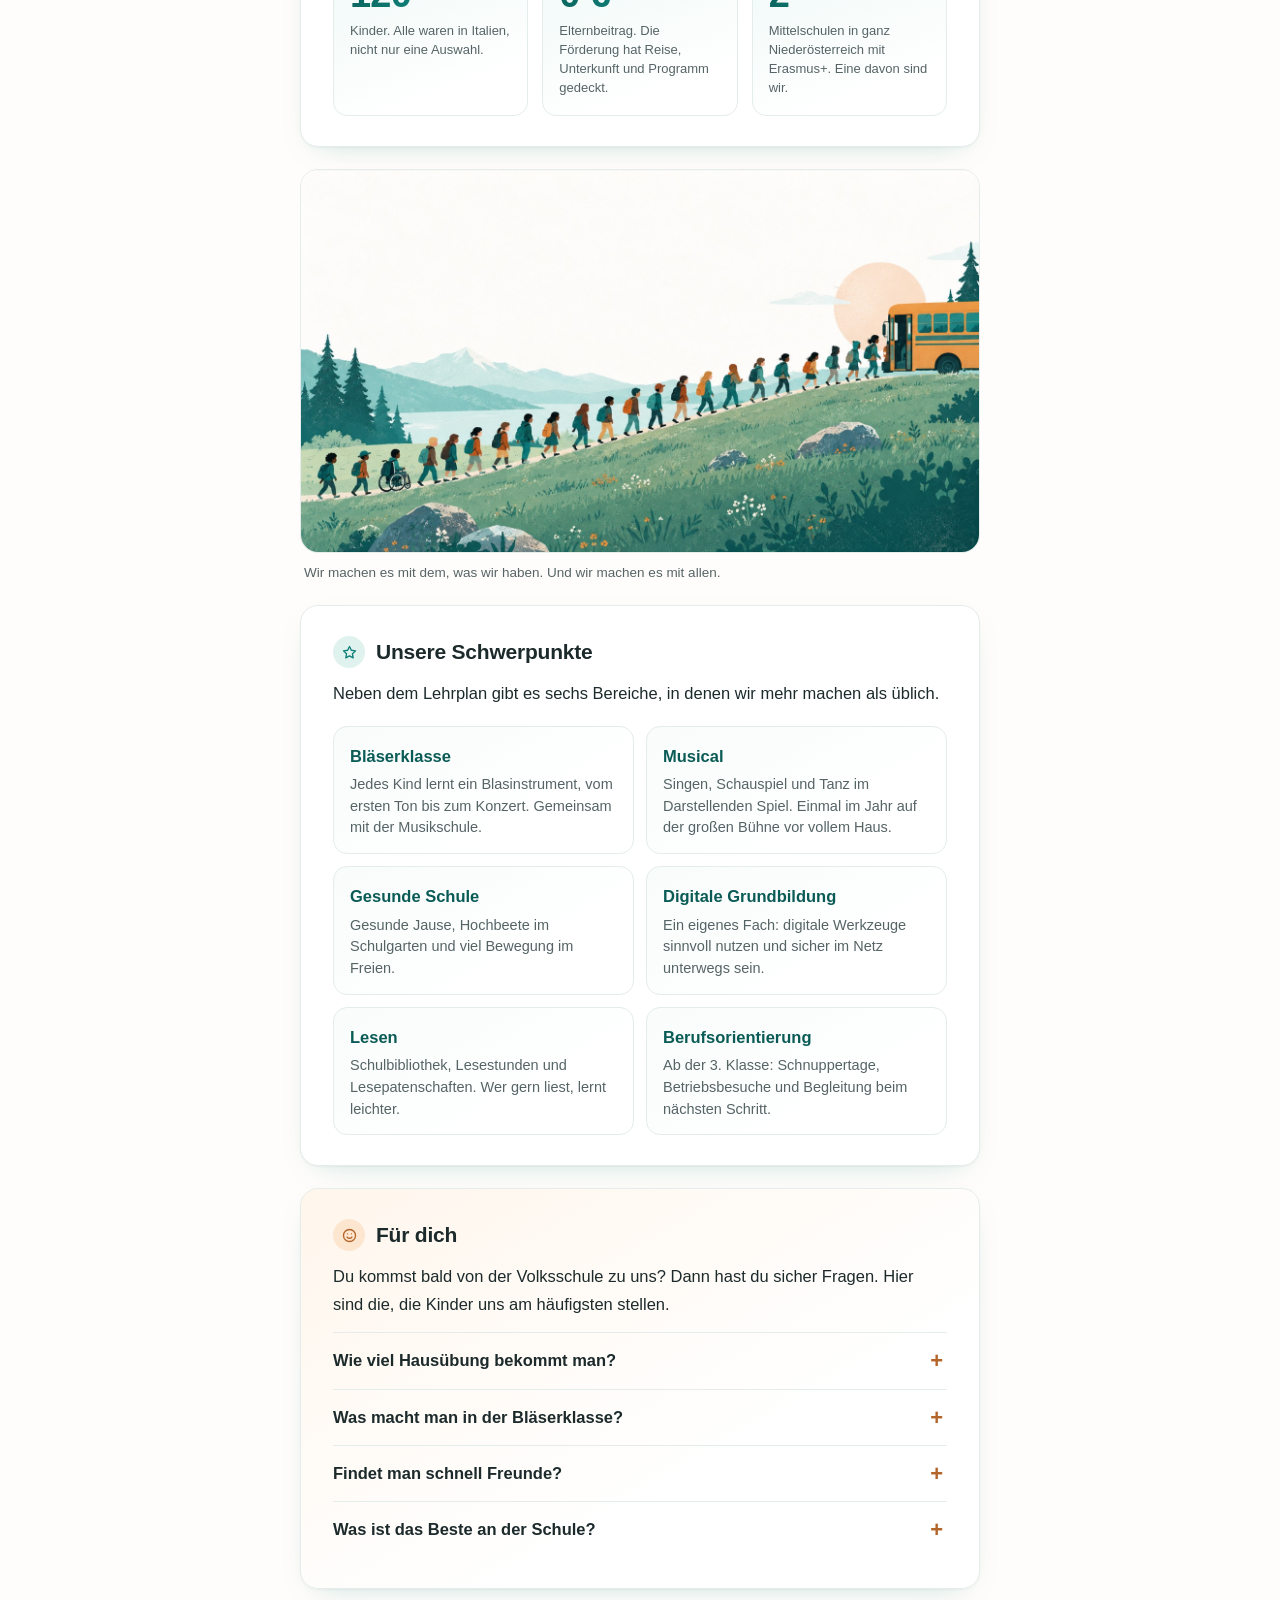
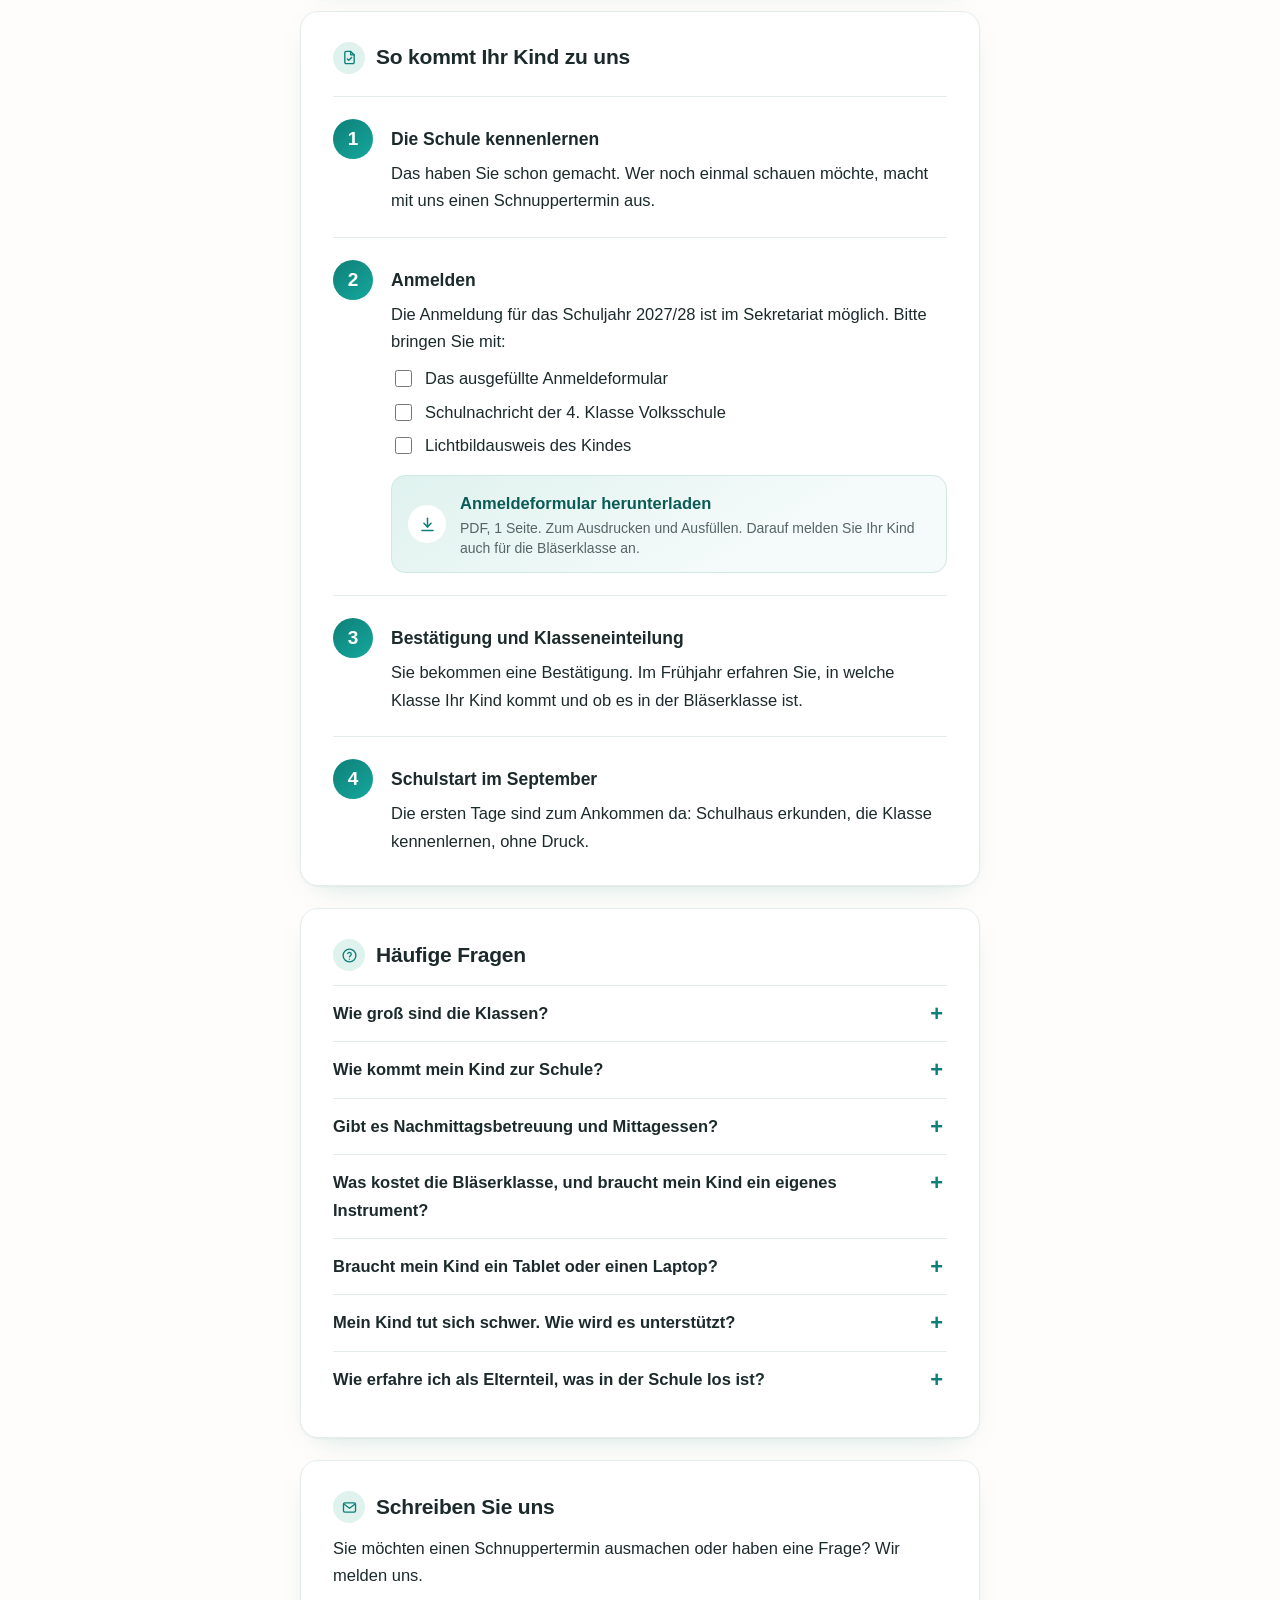
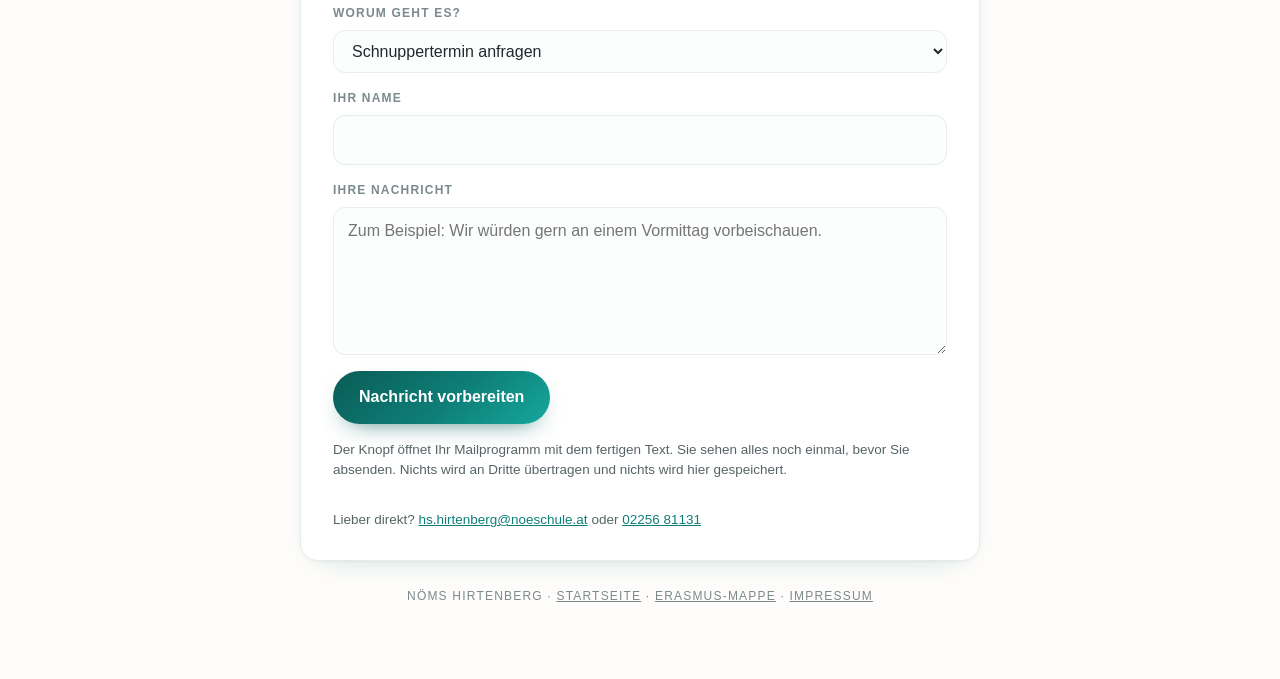
==== commit 1e7d805e: "Mappe: Platzhalter Zeitraum und Unterlagen-Liste entfernt Co-Authored-By: Claude Opus 5.5 <noreply@a" ====
--- a/mappe/index.html
+++ b/mappe/index.html
@@ -59,7 +59,7 @@
   </section>
 
   <!-- ====================== ERKLÄRVIDEO ======================
-       Version 3 (37 s, „ein Container“, 60 fps, nahtlose Schleife). Quelle: Coding/Websites/noemshirtenberg-clip/v3/mappe.html,
+       Version 3 (59 s mit Lesezeit, „ein Container“, 60 fps, nahtlose Schleife). Quelle: Coding/Websites/noemshirtenberg-clip/v3/mappe.html,
        gerendert über HyperFrames in noemshirtenberg-clip/hf3-quer|hf3-hoch. Läuft stumm als Schleife (nicht bei reduzierter Bewegung).
        Quer ab 561 px, hoch darunter (Wahl per Skript unten).
        Bei Textänderungen in der Mappe das Video neu rendern. -->
@@ -68,7 +68,7 @@
     <p>Alles Wichtige auf einen Blick. Das Video läuft ohne Ton, über die Steuerung können Sie leise Musik dazuschalten. Den ausführlichen Text finden Sie darunter.</p>
     <figure class="film film-erklaer">
       <video controls playsinline muted loop autoplay preload="auto" poster="media/erklaer-quer.jpg"
-        aria-label="Erklärvideo: die NÖMS Hirtenberg in 37 Sekunden, läuft als Schleife ohne Ton">
+        aria-label="Erklärvideo: die NÖMS Hirtenberg in einer Minute, läuft als Schleife ohne Ton">
         <source src="media/erklaer-quer.mp4" type="video/mp4">
       </video>
     </figure>
@@ -153,13 +153,11 @@
       <span class="step-n">2</span>
       <div>
         <h3>Anmelden</h3>
-        <p>Die Anmeldung für das Schuljahr 2027/28 ist von <span class="offen-i">[[Zeitraum]]</span>
-        im Sekretariat möglich. Bitte bringen Sie mit:</p>
+        <p>Die Anmeldung für das Schuljahr 2027/28 ist im Sekretariat möglich. Bitte bringen Sie mit:</p>
         <ul class="checkliste">
           <li><label><input type="checkbox"> Das ausgefüllte Anmeldeformular</label></li>
           <li><label><input type="checkbox"> Schulnachricht der 4. Klasse Volksschule</label></li>
           <li><label><input type="checkbox"> Lichtbildausweis des Kindes</label></li>
-          <li><label><input type="checkbox"> <span class="offen-i">[[Liste prüfen, weitere Unterlagen?]]</span></label></li>
         </ul>
         <a class="download" href="../downloads/anmeldeformular.pdf" download="Anmeldeformular NÖMS Hirtenberg.pdf">
           <span class="h-ic" aria-hidden="true"><svg viewBox="0 0 24 24" fill="none" stroke="currentColor" stroke-width="1.9" stroke-linecap="round" stroke-linejoin="round"><path d="M12 4v11"/><path d="m7.5 10.5 4.5 4.5 4.5-4.5"/><path d="M5 19.5h14"/></svg></span>
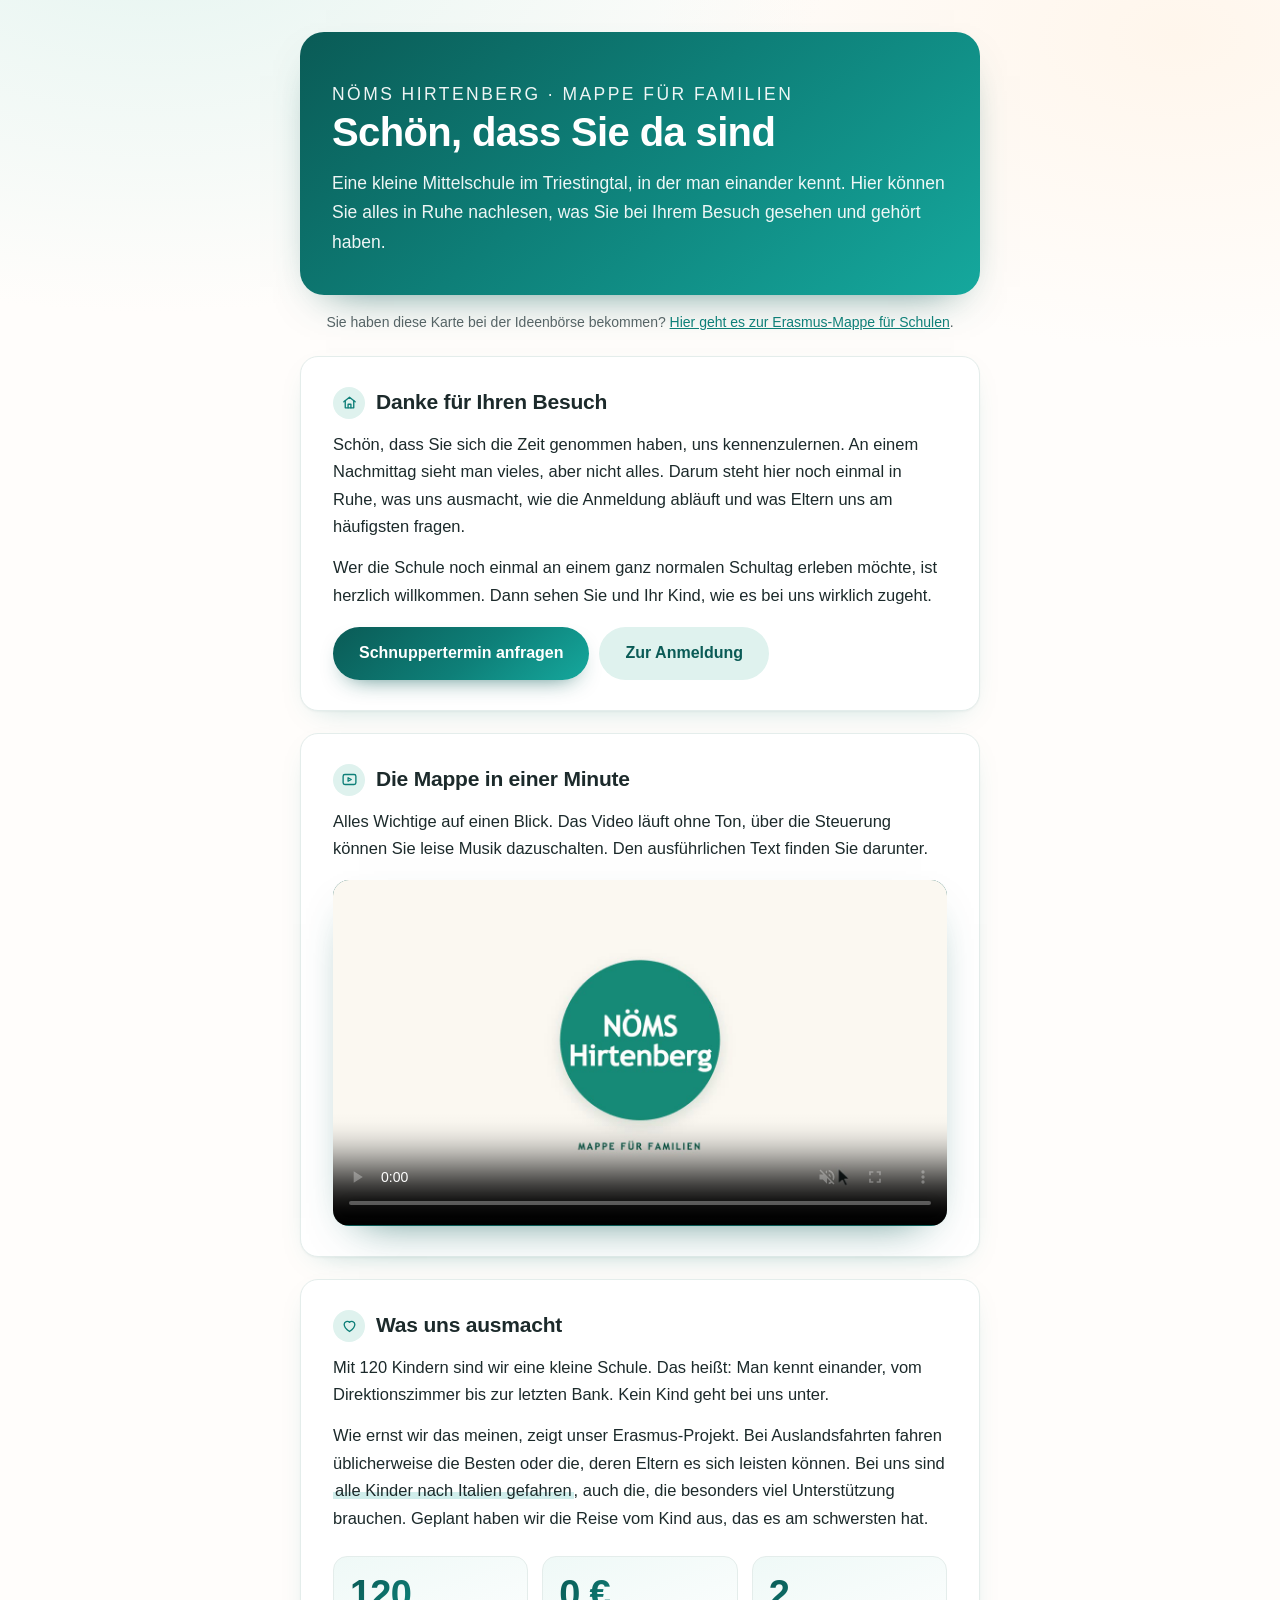
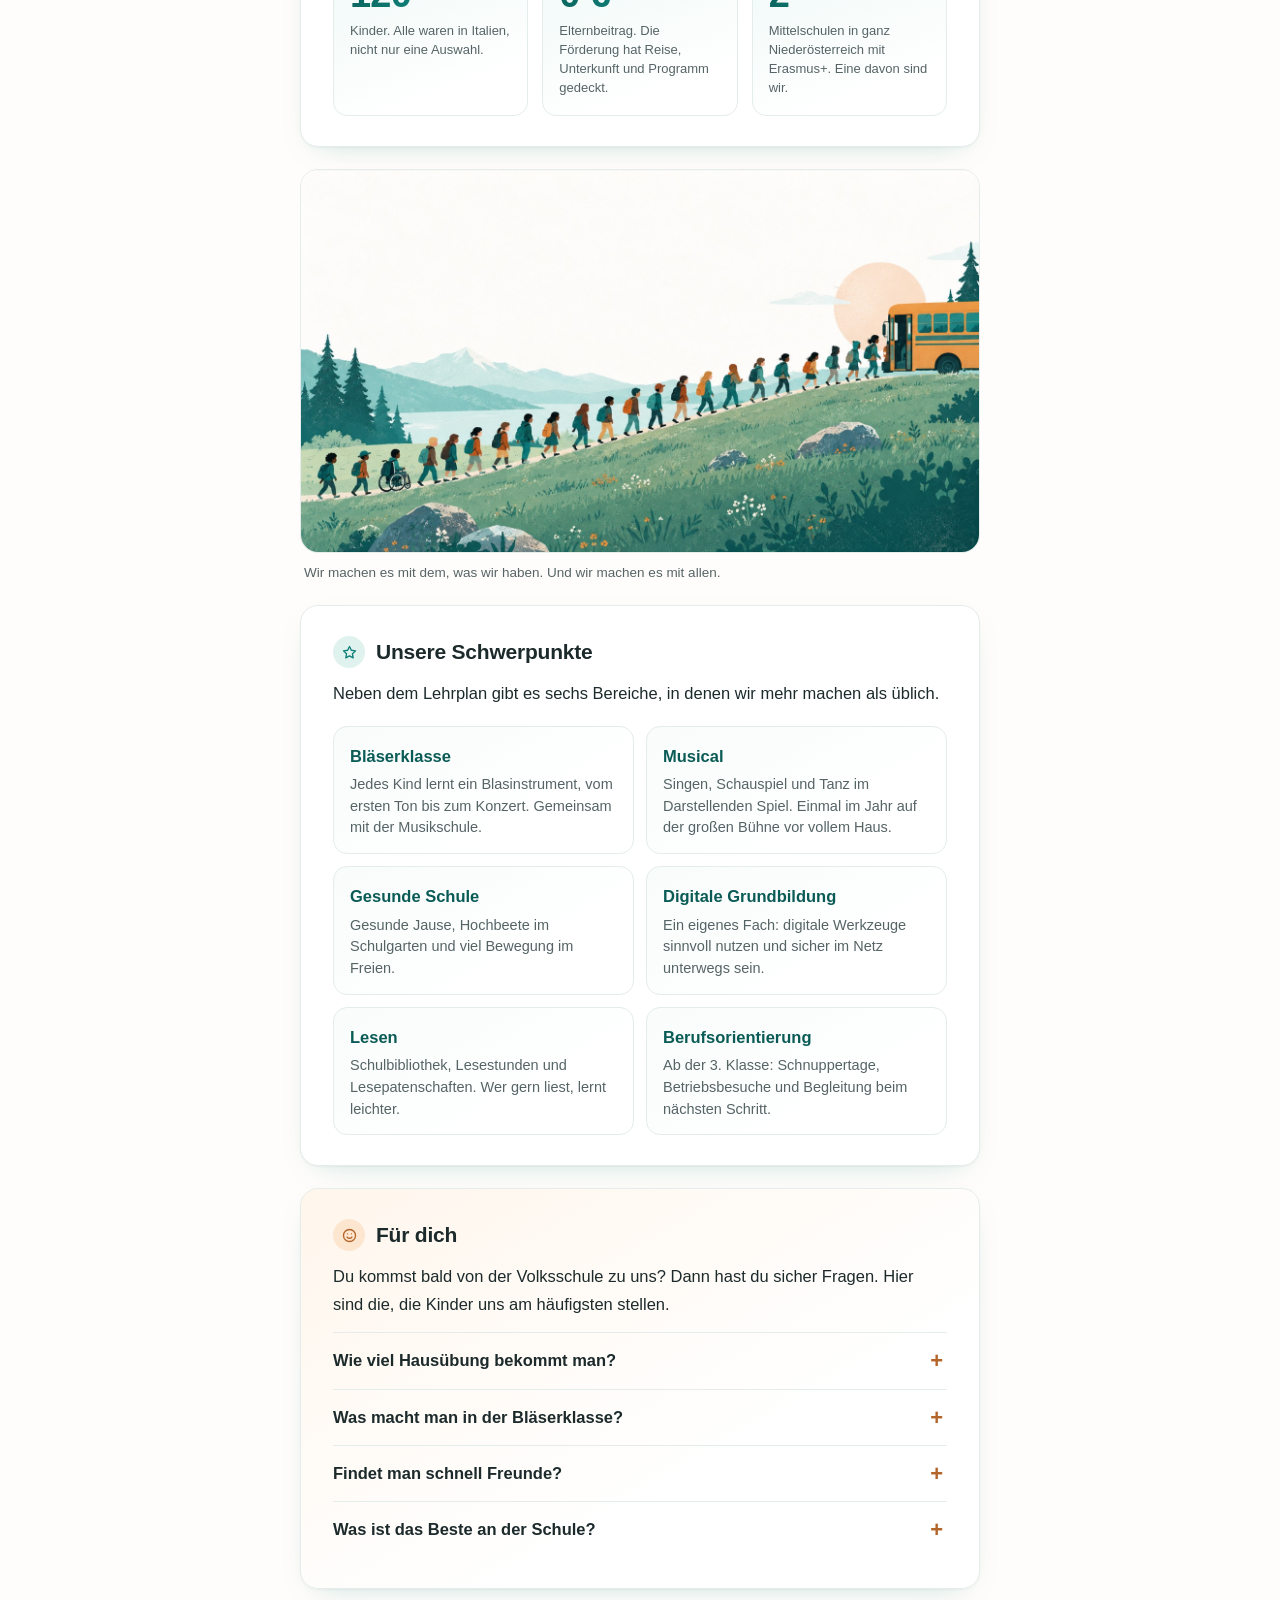
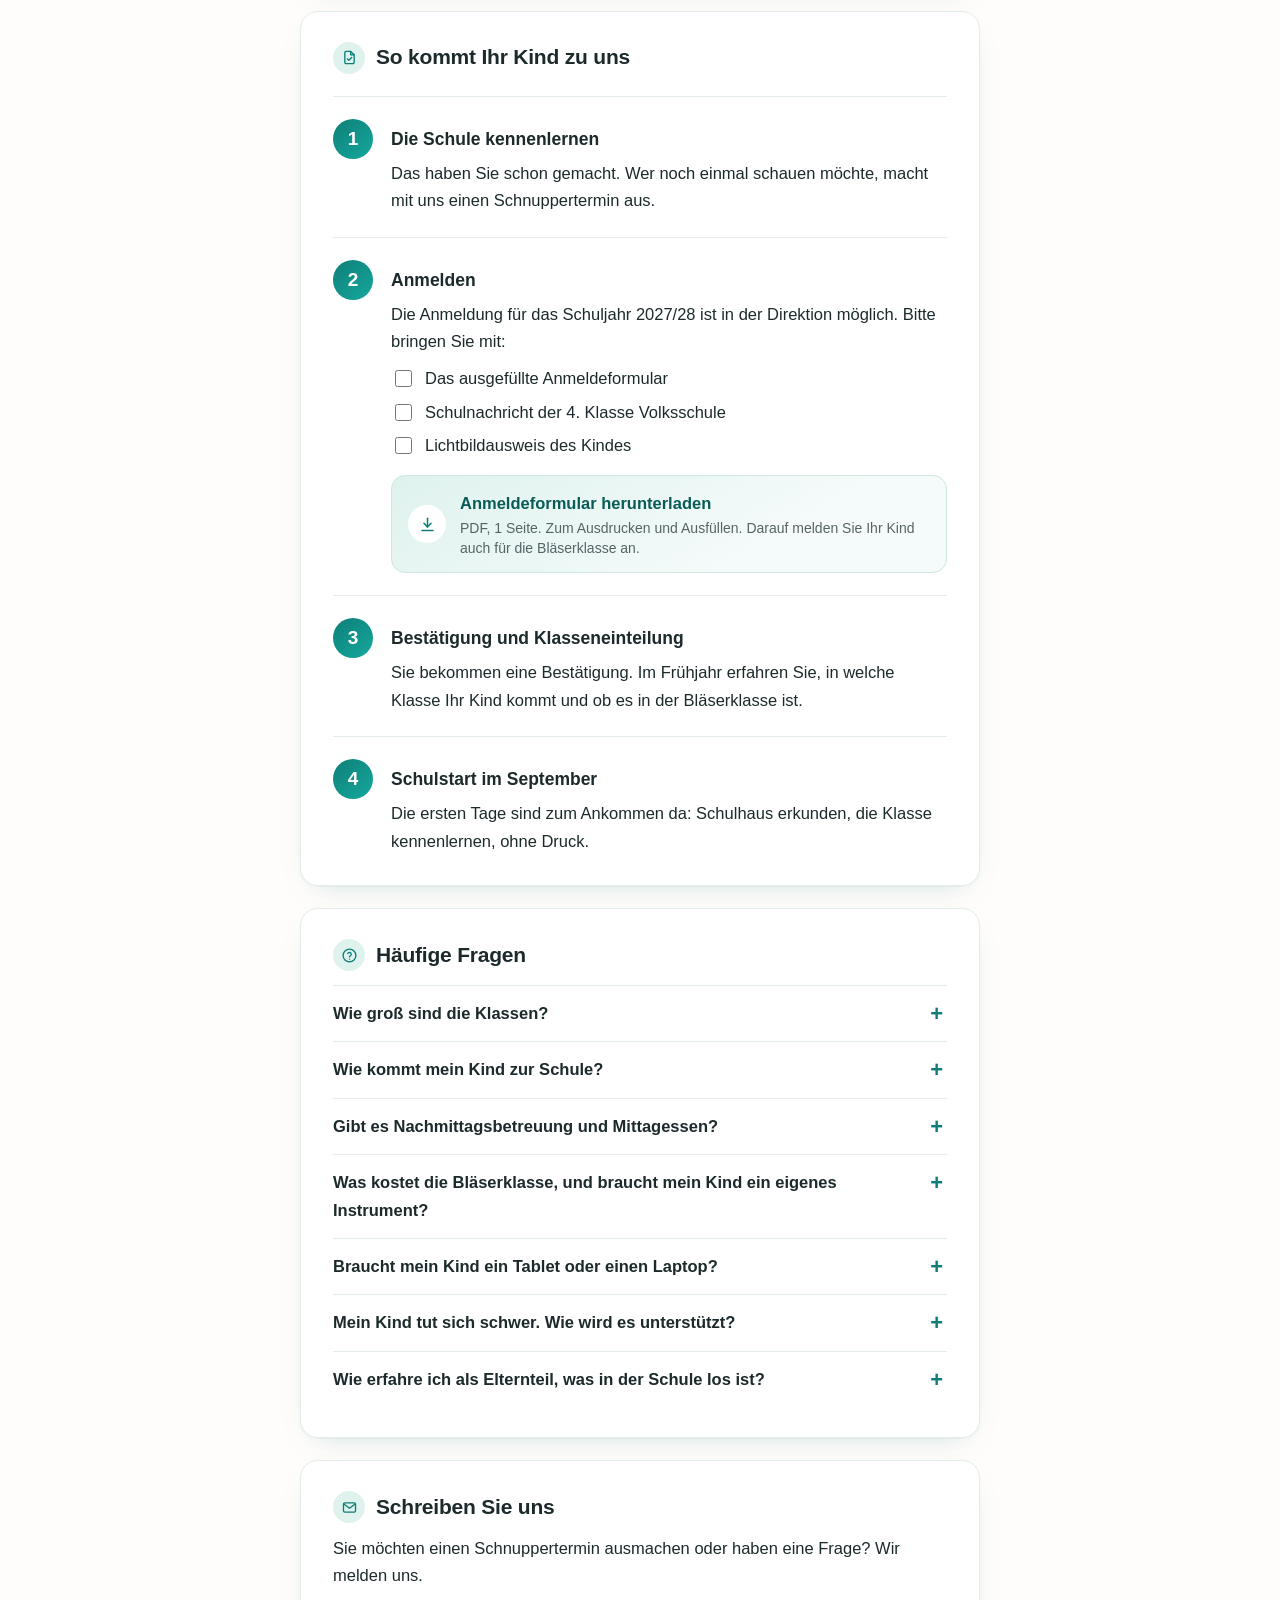
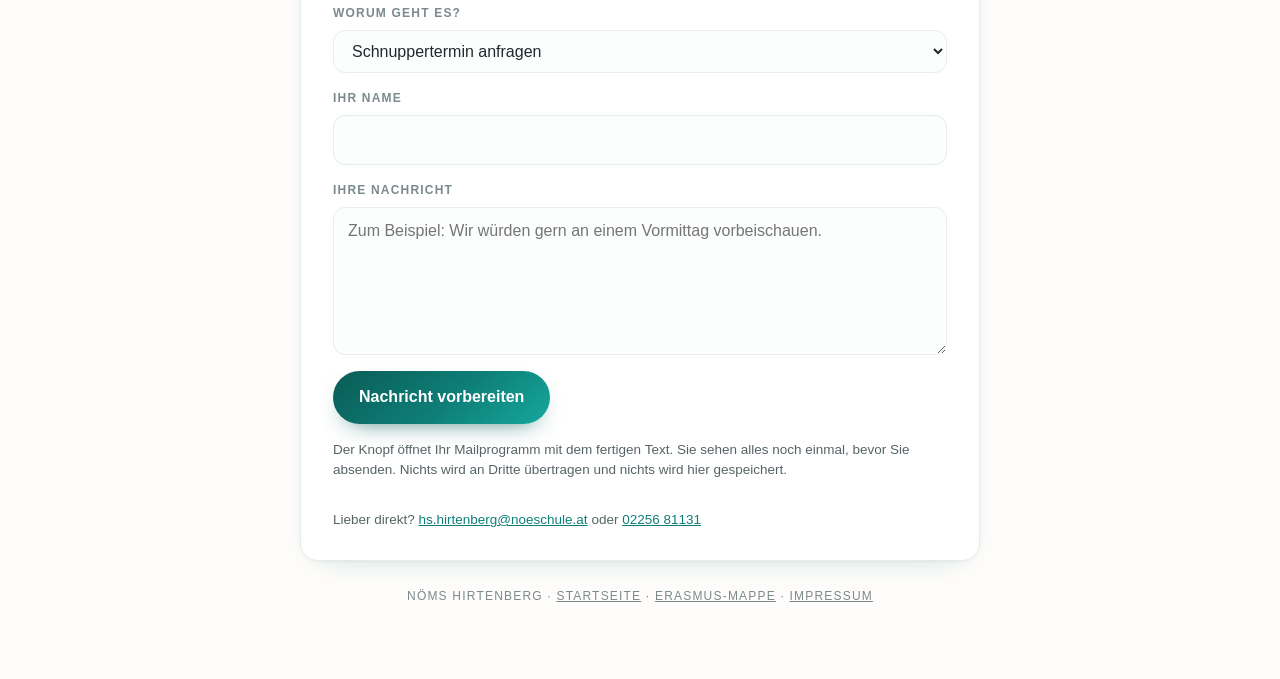
==== commit 44bfde22: "Mappe: Anmeldung in der Direktion statt Sekretariat Co-Authored-By: Claude Opus 5.5 <noreply@anthrop" ====
--- a/mappe/index.html
+++ b/mappe/index.html
@@ -153,7 +153,7 @@
       <span class="step-n">2</span>
       <div>
         <h3>Anmelden</h3>
-        <p>Die Anmeldung für das Schuljahr 2027/28 ist im Sekretariat möglich. Bitte bringen Sie mit:</p>
+        <p>Die Anmeldung für das Schuljahr 2027/28 ist in der Direktion möglich. Bitte bringen Sie mit:</p>
         <ul class="checkliste">
           <li><label><input type="checkbox"> Das ausgefüllte Anmeldeformular</label></li>
           <li><label><input type="checkbox"> Schulnachricht der 4. Klasse Volksschule</label></li>
